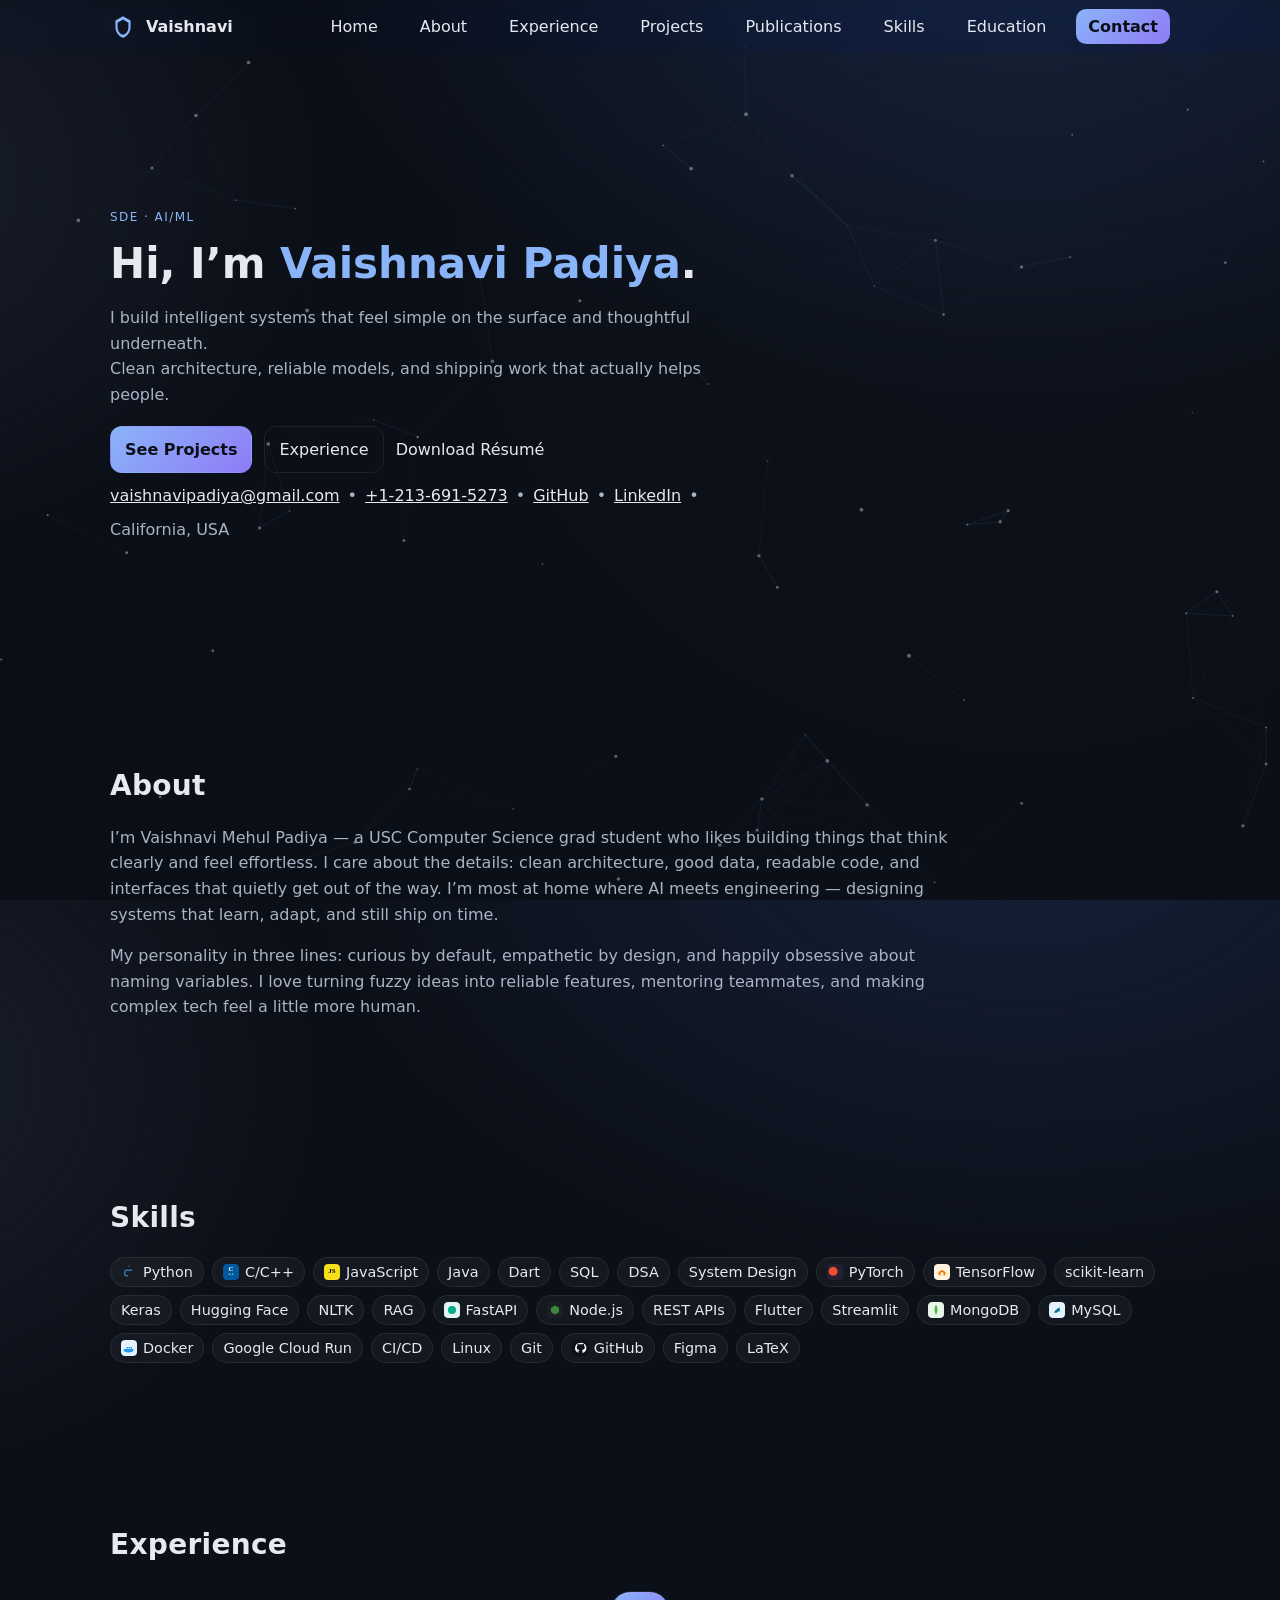
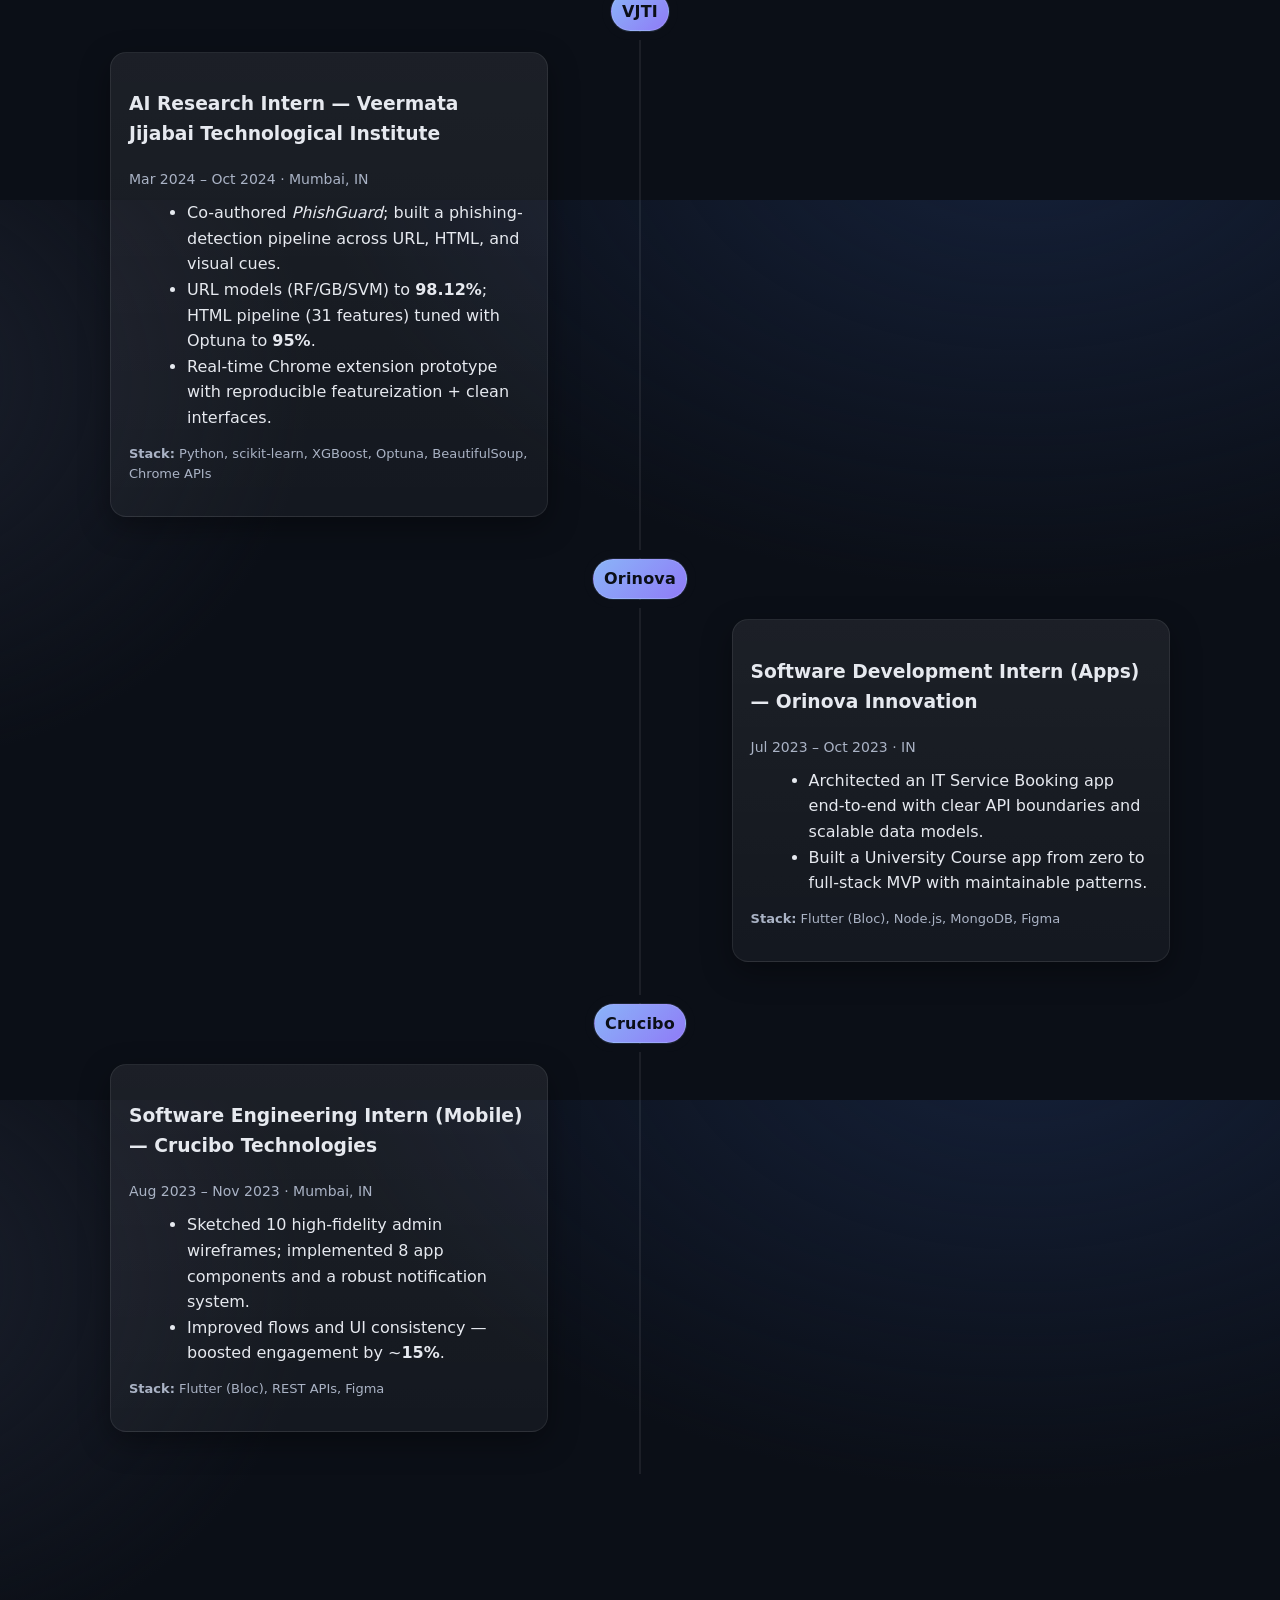
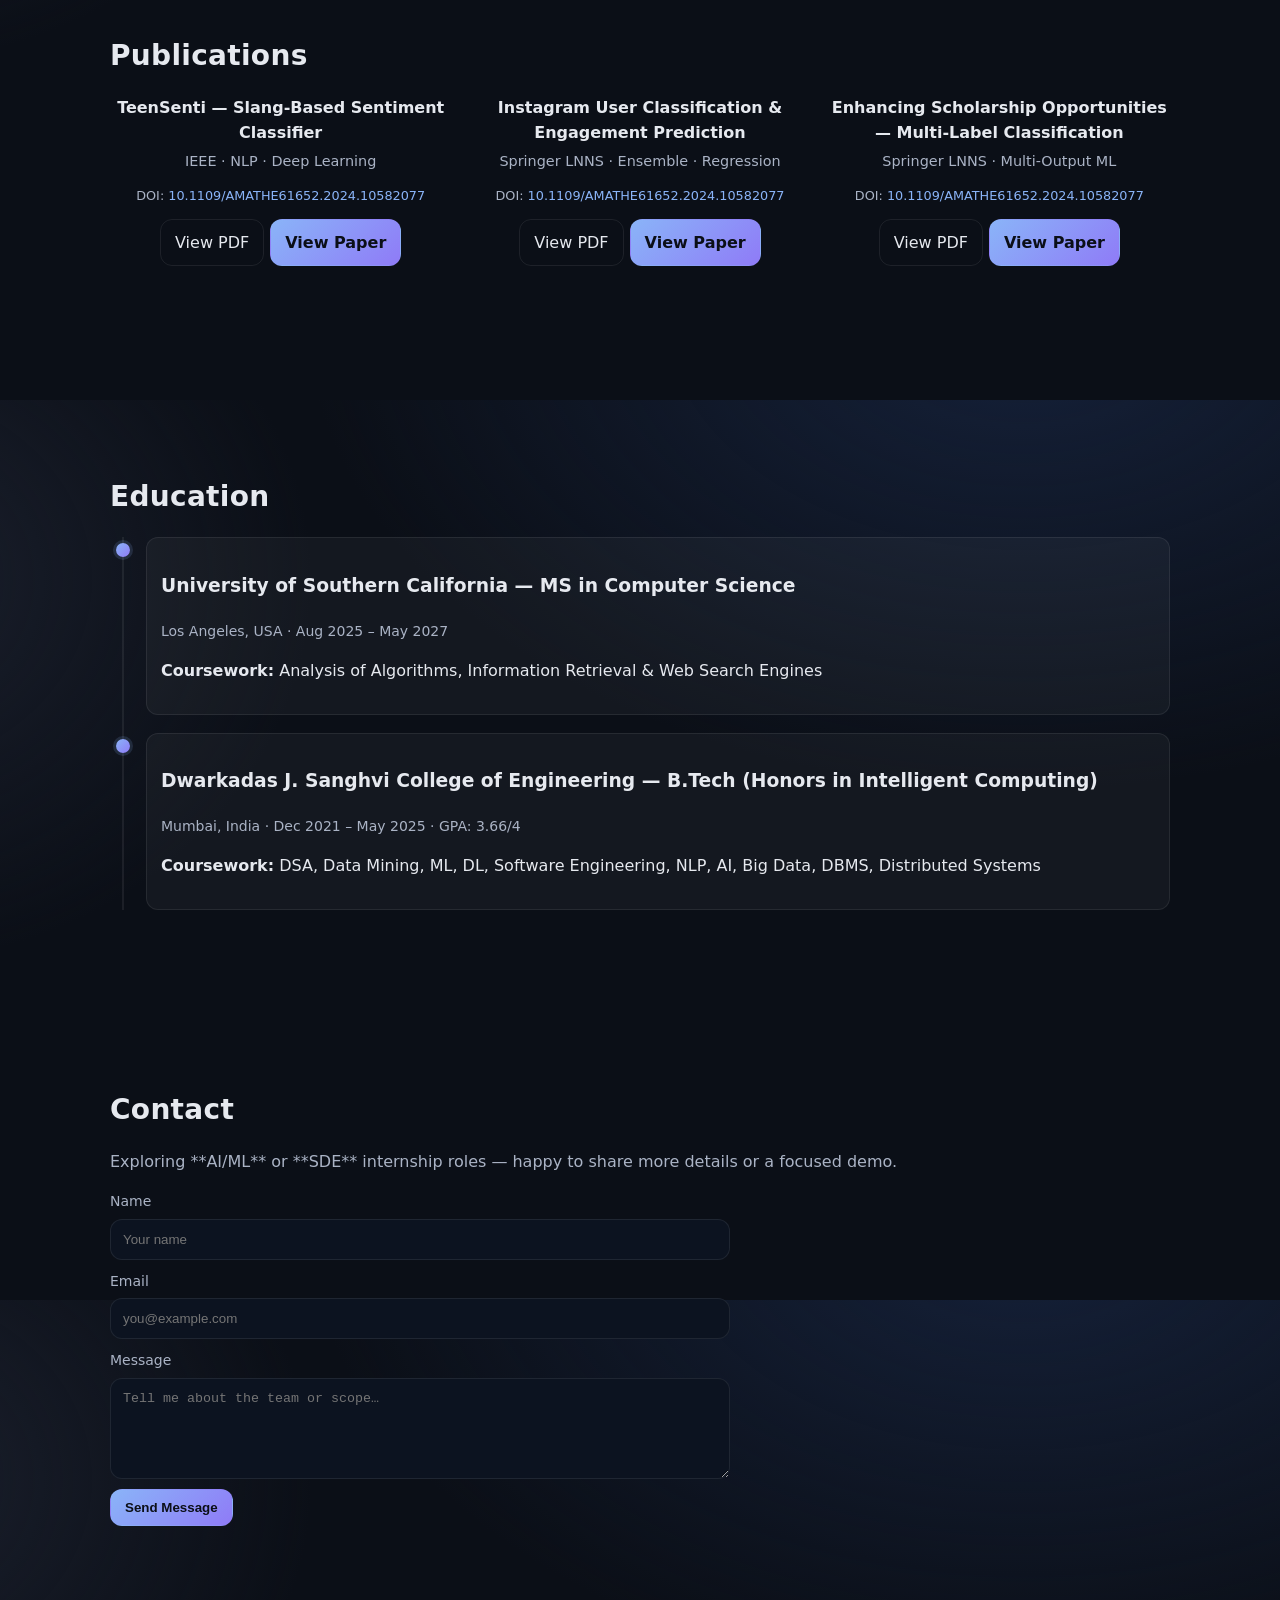
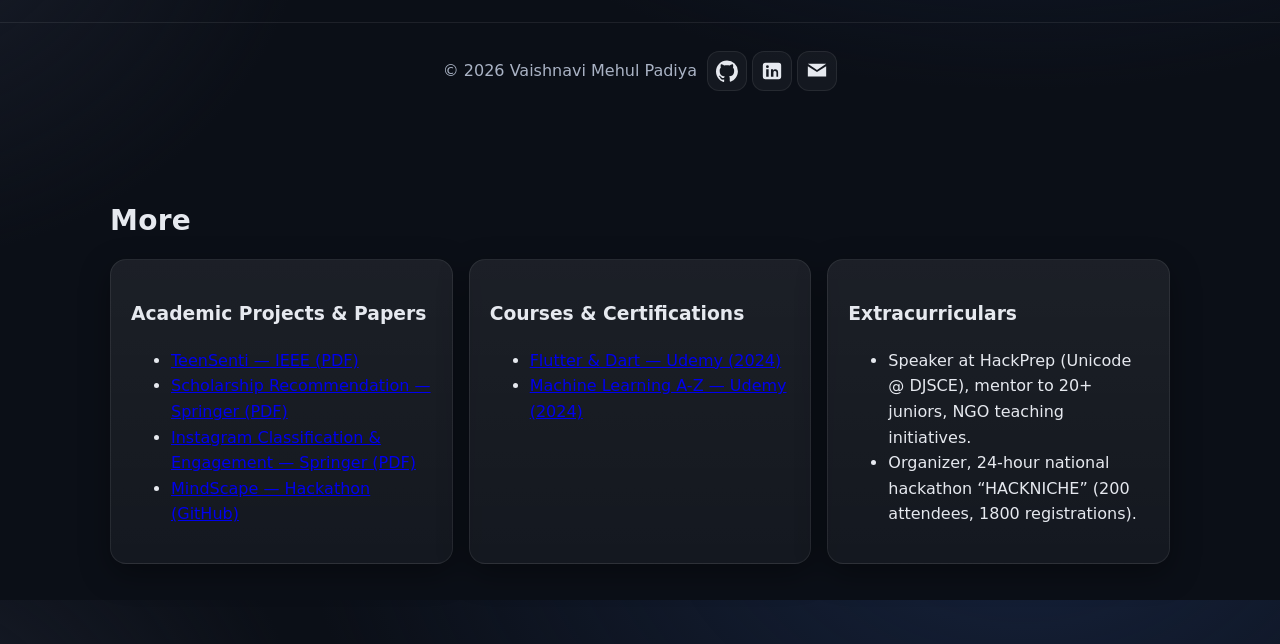
==== index.html @ 75339cc4 "portfolio ready" ====
<!DOCTYPE html>
<html lang="en">
<head>
  <meta charset="utf-8" />
  <meta name="viewport" content="width=device-width, initial-scale=1" />
  <title>Vaishnavi Padiya — SDE · AI/ML</title>
  <meta name="description" content="SDE · AI/ML portfolio of Vaishnavi Padiya — ships robust ML systems, RAG apps, and production web." />
  <link rel="stylesheet" href="style.css" />
  <script defer src="script.js"></script>
</head>
<body>
  <canvas id="bg"></canvas>

  <header class="site-header">
    <nav class="nav">
      <a class="brand" href="#hero" aria-label="Home">
        <svg width="26" height="26" viewBox="0 0 24 24" aria-hidden="true"><path fill="currentColor" d="M12 2l7 4v6c0 5-3.5 9-7 10c-3.5-1-7-5-7-10V6l7-4zM7 8v4c0 3.7 2.4 7 5 7s5-3.3 5-7V8l-5-3l-5 3z"/></svg>
        <span>Vaishnavi</span>
      </a>
      <button class="nav-toggle" aria-label="Open menu">☰</button>
      <ul class="nav-links">
        <li><a href="#hero">Home</a></li>
        <li><a href="#about">About</a></li>
        <li><a href="#experience">Experience</a></li>
        <li><a href="#projects">Projects</a></li>
        <li><a href="#publications">Publications</a></li>
        <li><a href="#skills">Skills</a></li>
        <li><a href="#education">Education</a></li>
        <li><a class="cta" href="#contact">Contact</a></li>
      </ul>
    </nav>
  </header>

  <main>
<!-- HERO -->
<section id="hero" class="hero section observe">
  <div class="hero__content">
    <p class="eyebrow">SDE · AI/ML</p>
    <h1 class="hero__title">Hi, I’m <span class="accent">Vaishnavi Padiya</span>.</h1>

    <!-- two-liner bio -->
    <p class="hero__subtitle">
      I build intelligent systems that feel simple on the surface and thoughtful underneath.<br/>
      Clean architecture, reliable models, and shipping work that actually helps people.
    </p>

    <div class="hero__actions">
      <a class="btn primary" href="#projects">See Projects</a>
      <a class="btn ghost" href="#experience">Experience</a>
      <a class="btn link" href="#" target="_blank" rel="noopener">Download Résumé</a>
    </div>

    <div class="hero__meta">
      <a href="mailto:vaishnavipadiya@gmail.com">vaishnavipadiya@gmail.com</a><span>•</span>
      <a href="tel:+12136915273">+1-213-691-5273</a><span>•</span>
      <a href="https://github.com/Vaish1809" target="_blank" rel="noopener">GitHub</a><span>•</span>
      <a href="http://www.linkedin.com/in/vaishnavipadiya" target="_blank" rel="noopener">LinkedIn</a><span>•</span>
      California, USA
    </div>
  </div>

  <!-- keep your photo here (use a relative path in your project) -->
  <!-- <div class="hero__media">
    <img class="hero__photo" src="assets/me.jpeg" alt="Vaishnavi Mehul Padiya" />
  </div> -->
</section>



    <!-- ABOUT -->
 <!-- <section id="about" class="about section observe">
  <h2 class="section__title">About</h2>
  <p class="lead">
    I’m a USC Computer Science grad student who likes balancing logic with creativity — engineering systems that think clearly and feel effortless. 
    I care about good data, clean interfaces, and work that makes people say, “oh, that’s neat.” -->

<section id="about" class="about section observe">
  <h2 class="section__title">About</h2>
  <p class="lead">
    I’m Vaishnavi Mehul Padiya — a USC Computer Science grad student who likes building things that think clearly and feel effortless.
    I care about the details: clean architecture, good data, readable code, and interfaces that quietly get out of the way.
    I’m most at home where AI meets engineering — designing systems that learn, adapt, and still ship on time.
  </p>
  <p class="lead">
    My personality in three lines: curious by default, empathetic by design, and happily obsessive about naming variables.
    I love turning fuzzy ideas into reliable features, mentoring teammates, and making complex tech feel a little more human.

  </p>
</section>

<!-- SKILLS (compact pills, no categories) -->
<section id="skills" class="skills section observe">
  <h2 class="section__title">Skills</h2>

  <div class="skill-list">
    <!-- Languages / CS -->
    <span class="skill-pill" title="Python">
      <svg viewBox="0 0 64 64" aria-hidden="true"><path fill="#3776AB" d="M32 6c8 0 12 3 12 9v7H22c-6 0-10 4-10 10v8c0 6 4 10 10 10h6v-6h-6c-3 0-4-1-4-4v-8c0-3 1-4 4-4h22V15c0-7-5-9-12-9h-3v6h3z"/></svg>
      Python
    </span>
    <span class="skill-pill" title="C/C++">
      <svg viewBox="0 0 64 64" aria-hidden="true"><rect width="64" height="64" rx="12" fill="#00599C"/><text x="50%" y="43%" text-anchor="middle" font-size="28" font-weight="700" fill="#fff" font-family="ui-sans-serif,Segoe UI">C</text><text x="50%" y="66%" text-anchor="middle" font-size="20" font-weight="700" fill="#fff" font-family="ui-sans-serif,Segoe UI">++</text></svg>
      C/C++
    </span>
    <span class="skill-pill" title="JavaScript">
      <svg viewBox="0 0 64 64" aria-hidden="true"><rect width="64" height="64" rx="12" fill="#F7DF1E"/><text x="50%" y="58%" text-anchor="middle" font-size="28" font-weight="800" fill="#000" font-family="ui-sans-serif,Segoe UI">JS</text></svg>
      JavaScript
    </span>
    <span class="skill-pill">Java</span>
    <span class="skill-pill">Dart</span>
    <span class="skill-pill">SQL</span>
    <span class="skill-pill">DSA</span>
    <span class="skill-pill">System Design</span>

    <!-- AI / ML -->
    <span class="skill-pill" title="PyTorch">
      <svg viewBox="0 0 64 64" aria-hidden="true"><rect width="64" height="64" rx="12" fill="#241F31"/><path d="M34 14l6 6a18 18 0 1 1-6-6z" fill="#EE4C2C"/></svg>
      PyTorch
    </span>
    <span class="skill-pill" title="TensorFlow">
      <svg viewBox="0 0 64 64" aria-hidden="true"><rect width="64" height="64" rx="12" fill="#fff3e0"/><path d="M18 32l14-8v8l-6 3v12l-8-4V32z" fill="#FF6F00"/><path d="M46 32l-14-8v8l6 3v12l8-4V32z" fill="#F57C00"/></svg>
      TensorFlow
    </span>
    <span class="skill-pill">scikit-learn</span>
    <span class="skill-pill">Keras</span>
    <span class="skill-pill">Hugging Face</span>
    <span class="skill-pill">NLTK</span>
    <span class="skill-pill">RAG</span>

    <!-- Backend / App -->
    <span class="skill-pill" title="FastAPI">
      <svg viewBox="0 0 64 64" aria-hidden="true"><rect width="64" height="64" rx="12" fill="#E0F2F1"/><circle cx="32" cy="32" r="16" fill="#00AF87"/></svg>
      FastAPI
    </span>
    <span class="skill-pill" title="Node.js">
      <svg viewBox="0 0 64 64" aria-hidden="true"><rect width="64" height="64" rx="12" fill="#1b1f23"/><path d="M32 14l16 9v18l-16 9-16-9V23z" fill="#3C873A"/></svg>
      Node.js
    </span>
    <span class="skill-pill">REST APIs</span>
    <span class="skill-pill">Flutter</span>
    <span class="skill-pill">Streamlit</span>

    <!-- Data / Cloud / Tools -->
    <span class="skill-pill" title="MongoDB">
      <svg viewBox="0 0 64 64" aria-hidden="true"><rect width="64" height="64" rx="12" fill="#E8F5E9"/><path d="M32 12c8 10 8 24 0 40-8-16-8-30 0-40z" fill="#4DB33D"/></svg>
      MongoDB
    </span>
    <span class="skill-pill" title="MySQL">
      <svg viewBox="0 0 64 64" aria-hidden="true"><rect width="64" height="64" rx="12" fill="#E3F2FD"/><path d="M20 42c6-10 12-16 24-20-2 6-2 10 2 16-4-2-8-2-12 2-4 4-8 4-14 2z" fill="#00758F"/></svg>
      MySQL
    </span>
    <span class="skill-pill" title="Docker">
      <svg viewBox="0 0 64 64" aria-hidden="true"><rect width="64" height="64" rx="12" fill="#e3f2fd"/><path d="M38 28h6v6h-6zM30 28h6v6h-6zM22 28h6v6h-6zM22 36h22c4 0 6 2 6 4 0 6-8 10-20 10S10 46 10 40c0-2 2-4 6-4h6z" fill="#2496ED"/></svg>
      Docker
    </span>
    <span class="skill-pill">Google Cloud Run</span>
    <span class="skill-pill">CI/CD</span>
    <span class="skill-pill">Linux</span>
    <span class="skill-pill">Git</span>
    <span class="skill-pill" title="GitHub">
      <svg viewBox="0 0 64 64" aria-hidden="true"><rect width="64" height="64" rx="12" fill="#0d1117"/><path d="M32 12a20 20 0 0 0-6 39v-6c-4 1-5-2-5-2-1-2-2-2-2-2-2-1 0-1 0-1 2 0 3 2 3 2 2 3 5 2 6 2 0-1 1-3 2-4-7-1-11-4-11-11 0-3 1-5 3-7 0-1-1-4 0-7 0 0 2 0 7 3 2-1 4-1 6-1s4 0 6 1c5-3 7-3 7-3 1 3 0 6 0 7 2 2 3 4 3 7 0 7-4 10-11 11 1 1 2 3 2 6v6A20 20 0 0 0 32 12z" fill="#fff"/></svg>
      GitHub
    </span>
    <span class="skill-pill">Figma</span>
    <span class="skill-pill">LaTeX</span>
  </div>
</section>

<!-- EXPERIENCE -->
<section id="experience" class="experience section observe">
  <h2 class="section__title">Experience</h2>

  <div class="timeline-alt">
    <!-- VJTI -->
    <article class="t-card" data-side="left">
      <div class="t-pin">VJTI</div>
      <div class="t-body">
        <header>
          <h3>AI Research Intern — Veermata Jijabai Technological Institute</h3>
          <p class="meta">Mar 2024 – Oct 2024 · Mumbai, IN</p>
        </header>
        <ul class="t-points">
          <li>Co-authored <em>PhishGuard</em>; built a phishing-detection pipeline across URL, HTML, and visual cues.</li>
          <li>URL models (RF/GB/SVM) to <strong>98.12%</strong>; HTML pipeline (31 features) tuned with Optuna to <strong>95%</strong>.</li>
          <li>Real-time Chrome extension prototype with reproducible featureization + clean interfaces.</li>
        </ul>
        <p class="tiny"><strong>Stack:</strong> Python, scikit-learn, XGBoost, Optuna, BeautifulSoup, Chrome APIs</p>
      </div>
    </article>

    <!-- Orinova -->
    <article class="t-card" data-side="right">
      <div class="t-pin">Orinova</div>
      <div class="t-body">
        <header>
          <h3>Software Development Intern (Apps) — Orinova Innovation</h3>
          <p class="meta">Jul 2023 – Oct 2023 · IN</p>
        </header>
        <ul class="t-points">
          <li>Architected an IT Service Booking app end-to-end with clear API boundaries and scalable data models.</li>
          <li>Built a University Course app from zero to full-stack MVP with maintainable patterns.</li>
        </ul>
        <p class="tiny"><strong>Stack:</strong> Flutter (Bloc), Node.js, MongoDB, Figma</p>
      </div>
    </article>

    <!-- Crucibo -->
    <article class="t-card" data-side="left">
      <div class="t-pin">Crucibo</div>
      <div class="t-body">
        <header>
          <h3>Software Engineering Intern (Mobile) — Crucibo Technologies</h3>
          <p class="meta">Aug 2023 – Nov 2023 · Mumbai, IN</p>
        </header>
        <ul class="t-points">
          <li>Sketched 10 high-fidelity admin wireframes; implemented 8 app components and a robust notification system.</li>
          <li>Improved flows and UI consistency — boosted engagement by ~<strong>15%</strong>.</li>
        </ul>
        <p class="tiny"><strong>Stack:</strong> Flutter (Bloc), REST APIs, Figma</p>
      </div>
    </article>
  </div>
</section>


 <!-- PUBLICATIONS -->
<section id="publications" class="publications section observe">
  <h2 class="section__title">Publications</h2>

  <div class="pub-grid">
    <div class="pub-card pub-center">
      <div class="pub-info">
        <h3 class="pub-title">TeenSenti — Slang-Based Sentiment Classifier</h3>
        <p class="pub-venue">IEEE · NLP · Deep Learning</p>
        <p class="pub-doi">DOI:
          <a target="_blank" rel="noopener" href="https://doi.org/10.1109/AMATHE61652.2024.10582077">
            10.1109/AMATHE61652.2024.10582077
          </a>
        </p>
      </div>
      <div class="pub-actions">
        <a class="btn ghost" target="_blank" rel="noopener" href="assets/papers/TeenSenti_IEEE.pdf">View PDF</a>
        <a class="btn primary" target="_blank" rel="noopener" href="https://doi.org/10.1109/AMATHE61652.2024.10582077">View Paper</a>
      </div>
    </div>



    <div class="pub-card pub-center">
      <div class="pub-info">
        <h3 class="pub-title">Instagram User Classification & Engagement Prediction</h3>
        <p class="pub-venue">Springer LNNS · Ensemble · Regression</p>
        <p class="pub-doi">DOI:
          <a target="_blank" rel="noopener" href="https://doi.org/10.1109/AMATHE61652.2024.10582077">
            10.1109/AMATHE61652.2024.10582077
          </a>
        </p>
      </div>
      <div class="pub-actions">
        <a class="btn ghost" target="_blank" rel="noopener" href="assets/papers/TeenSenti_IEEE.pdf">View PDF</a>
        <a class="btn primary" target="_blank" rel="noopener" href="https://doi.org/10.1109/AMATHE61652.2024.10582077">View Paper</a>
      </div>
    </div>



    <div class="pub-card pub-center">
      <div class="pub-info">
        <h3 class="pub-title">Enhancing Scholarship Opportunities — Multi-Label Classification</h3>
        <p class="pub-venue">Springer LNNS · Multi-Output ML</p>
        <p class="pub-doi">DOI:
          <a target="_blank" rel="noopener" href="https://doi.org/10.1109/AMATHE61652.2024.10582077">
            10.1109/AMATHE61652.2024.10582077
          </a>
        </p>
      </div>
      <div class="pub-actions">
        <a class="btn ghost" target="_blank" rel="noopener" href="assets/papers/TeenSenti_IEEE.pdf">View PDF</a>
        <a class="btn primary" target="_blank" rel="noopener" href="https://doi.org/10.1109/AMATHE61652.2024.10582077">View Paper</a>
      </div>
    </div>


  </div>
</section>



    <!-- EDUCATION -->
    <section id="education" class="education section observe">
  <h2 class="section__title">Education</h2>
  <div class="timeline">
    <div class="t-item">
      <div class="t-dot"></div>
      <div class="t-content">
        <h3>University of Southern California — MS in Computer Science</h3>
        <p class="meta">Los Angeles, USA · Aug 2025 – May 2027</p>
        <p><strong>Coursework:</strong> Analysis of Algorithms, Information Retrieval & Web Search Engines</p>
      </div>
    </div>
    <div class="t-item">
      <div class="t-dot"></div>
      <div class="t-content">
        <h3>Dwarkadas J. Sanghvi College of Engineering — B.Tech (Honors in Intelligent Computing)</h3>
        <p class="meta">Mumbai, India · Dec 2021 – May 2025 · GPA: 3.66/4</p>
        <p><strong>Coursework:</strong> DSA, Data Mining, ML, DL, Software Engineering, NLP, AI, Big Data, DBMS, Distributed Systems</p>
      </div>
    </div>
  </div>
</section>


    <!-- CONTACT -->
    <section id="contact" class="contact section observe">
      <h2 class="section__title">Contact</h2>
      <p class="lead">Exploring **AI/ML** or **SDE** internship roles — happy to share more details or a focused demo.</p>
      <form id="contact-form" class="form">
        <div class="field">
          <label for="name">Name</label>
          <input id="name" name="name" type="text" placeholder="Your name" required />
        </div>
        <div class="field">
          <label for="email">Email</label>
          <input id="email" name="email" type="email" placeholder="you@example.com" required />
        </div>
        <div class="field">
          <label for="message">Message</label>
          <textarea id="message" name="message" rows="5" placeholder="Tell me about the team or scope…" required></textarea>
        </div>
        <button class="btn primary" type="submit">Send Message</button>
        <p id="form-status" role="status" aria-live="polite"></p>
      </form>
    </section>
  </main>

  <footer class="site-footer">
    <div>© <span id="year"></span> Vaishnavi Mehul Padiya</div>
    <div class="socials">
      <a href="https://github.com/Vaish1809" target="_blank" rel="noopener" aria-label="GitHub" class="icon">
        <svg viewBox="0 0 24 24" width="22" height="22" aria-hidden="true"><path fill="currentColor" d="M12 .5A12 12 0 0 0 0 12.6c0 5.3 3.4 9.8 8.1 11.4c.6.1.8-.3.8-.6v-2c-3.3.7-4-1.6-4-1.6c-.6-1.5-1.4-1.9-1.4-1.9c-1.1-.8.1-.8.1-.8c1.2.1 1.8 1.3 1.8 1.3c1.1 1.8 2.8 1.3 3.5 1c.1-.8.4-1.3.7-1.6c-2.7-.3-5.6-1.4-5.6-6.2c0-1.4.5-2.5 1.3-3.4c-.1-.3-.6-1.7.1-3.5c0 0 1-.3 3.5 1.3c1-.3 2-.4 3-.4s2 .1 3 .4c2.5-1.6 3.5-1.3 3.5-1.3c.7 1.8.2 3.2.1 3.5c.8.9 1.3 2 1.3 3.4c0 4.8-2.9 5.9-5.6 6.2c.4.3.8 1 .8 2.1v3.1c0 .3.2.7.8.6c4.7-1.6 8.1-6.1 8.1-11.4A12 12 0 0 0 12 .5z"/></svg>
      </a>
      <a href="http://www.linkedin.com/in/vaishnavipadiya" target="_blank" rel="noopener" aria-label="LinkedIn" class="icon">
        <svg viewBox="0 0 24 24" width="22" height="22" aria-hidden="true"><path fill="currentColor" d="M19 3A2.94 2.94 0 0 1 22 6v12a2.94 2.94 0 0 1-3 3H5a2.94 2.94 0 0 1-3-3V6a2.94 2.94 0 0 1 3-3h14M8.34 18.34V10H5.67v8.34h2.67m-1.33-9.51a1.55 1.55 0 1 0-1.55-1.55a1.55 1.55 0 0 0 1.55 1.55m11.66 9.51v-4.6c0-2.46-1.31-3.6-3.05-3.6a2.64 2.64 0 0 0-2.38 1.29h-.05V10H10.9c.04.74 0 8.34 0 8.34h2.67v-4.66c0-.25.02-.51.1-.69c.22-.51.73-1.04 1.58-1.04c1.11 0 1.56.79 1.56 1.95v4.44z"/></svg>
      </a>
      <a href="mailto:padiya@usc.edu" aria-label="Email" class="icon">
        <svg viewBox="0 0 24 24" width="22" height="22" aria-hidden="true"><path fill="currentColor" d="M12 13L2 6.76V18h20V6.76L12 13zM12 11L22 4H2l10 7z"/></svg>
      </a>
    </div>
  </footer>
</body>
</html>

<section class="section observe" id="links">
  <h2 class="section__title">More</h2>
  <div class="grid">
    <article class="card">
      <h3>Academic Projects & Papers</h3>
      <ul>
        <li><a target="_blank" href="https://drive.google.com/file/d/1DRyMJEKh_lrq2mYlbiYX_e5m-xXkNc8z/view?usp=sharing">TeenSenti — IEEE (PDF)</a></li>
        <li><a target="_blank" href="https://drive.google.com/file/d/1pAV1iSQuvoZYOxdxR6J2IEV92JIz_rEf/view?usp=sharing">Scholarship Recommendation — Springer (PDF)</a></li>
        <li><a target="_blank" href="https://drive.google.com/file/d/1lB2b3GkHid5drXTEy0DTZ8xxOYWtTV6_/view?usp=drive_link">Instagram Classification & Engagement — Springer (PDF)</a></li>
        <li><a target="_blank" href="https://github.com/Vaish1809/MindScape">MindScape — Hackathon (GitHub)</a></li>
      </ul>
    </article>
    <article class="card">
      <h3>Courses & Certifications</h3>
      <ul>
        <li><a target="_blank" href="https://drive.google.com/file/d/1LYBIZAMCiLViLFQ0W9rlMx5BcHrQma6J/view?usp=sharing">Flutter & Dart — Udemy (2024)</a></li>
        <li><a target="_blank" href="https://drive.google.com/file/d/1htbi4gGv7RbBfgnMR5VkrgFnoxvujhJP/view?usp=sharing">Machine Learning A-Z — Udemy (2024)</a></li>
      </ul>
    </article>
    <article class="card">
      <h3>Extracurriculars</h3>
      <ul>
        <li>Speaker at HackPrep (Unicode @ DJSCE), mentor to 20+ juniors, NGO teaching initiatives.</li>
        <li>Organizer, 24-hour national hackathon “HACKNICHE” (200 attendees, 1800 registrations).</li>
      </ul>
    </article>
  </div>
</section>
---- style.css ----
/* ---------- Base & theme (unchanged root palette) ---------- */
:root{
  --bg:#0b0f17; --panel:#0f1522; --glass:rgba(255,255,255,0.04);
  --glass-strong:rgba(255,255,255,0.07); --text:#e6e9ef; --muted:#aab3c5;
  --accent:#8ab4f8; --accent-2:#8f7bf7; --border:rgba(255,255,255,0.08);
  --shadow:0 10px 30px rgba(0,0,0,.35); --radius:16px;
  --bg: #0b0f17;                   /* set to your page bg */
  --tl-gap-y: 42px;                /* vertical space between cards */
  --tl-gutter: 56%;  
}
*{box-sizing:border-box} html,body{height:100%} html{scroll-behavior:smooth}
body{
  margin:0; font-family:ui-sans-serif, system-ui, -apple-system, Segoe UI, Roboto, "Helvetica Neue", Arial;
  color:var(--text);
  background:radial-gradient(1200px 800px at 80% -10%, #15213a 0%, transparent 60%),
             radial-gradient(800px 700px at -10% 20%, #1a1f2c 0%, transparent 55%), var(--bg);
  line-height:1.6;
}

/* Background canvas */
#bg{position:fixed; inset:0; z-index:-1; display:block; filter: blur(0.2px) opacity(0.65);}

/* Header / Nav */
.site-header{position:sticky; top:0; z-index:50; backdrop-filter:saturate(140%) blur(8px);}
.nav{max-width:1100px; margin:0 auto; padding:14px 20px; display:flex; align-items:center; justify-content:space-between;}
.brand{display:flex; gap:10px; align-items:center; color:var(--text); text-decoration:none; font-weight:700;}
.brand svg{color:var(--accent)}
.nav-toggle{display:none; background:none; border:1px solid var(--border); color:var(--text); padding:6px 10px; border-radius:10px;}
.nav-links{list-style:none; display:flex; gap:18px; margin:0; padding:0;}
.nav-links a{color:var(--text); text-decoration:none; padding:8px 12px; border-radius:10px; transition:.2s;}
.nav-links a:hover{background:var(--glass)}
.nav-links .cta{background:linear-gradient(135deg, var(--accent), var(--accent-2)); color:#0b0f17; font-weight:700}
.nav-links .cta:hover{filter:brightness(1.1)}

/* Sections */
.section{max-width:1100px; margin:0 auto; padding:80px 20px;}
.section__title{font-size:28px; margin:0 0 16px 0; letter-spacing:.3px;}
.lead{color:var(--muted); max-width:850px}

/* Hero */
.hero{display:grid; grid-template-columns:1.3fr .7fr; gap:20px; align-items:center; min-height:70vh;}
.hero__content{padding:30px 0;}
.eyebrow{color:var(--accent); letter-spacing:.12em; text-transform:uppercase; font-size:12px;}
.hero__title{font-size:42px; line-height:1.2; margin:.3rem 0 1rem 0;}
.hero__title .accent{color:var(--accent)}
.hero__subtitle{color:var(--muted); max-width:720px}
.hero__bullets{margin:12px 0; padding-left:18px; color:var(--muted)}
.hero__bullets li{margin:.2rem 0}
.hero__actions{display:flex; gap:12px; margin:18px 0 10px}
.hero__meta{display:flex; gap:8px; flex-wrap:wrap; color:var(--muted); margin-top:8px}
.hero__meta a{color:var(--text)}
.hero__orb{height:320px; border-radius:24px; box-shadow: var(--shadow);
  background:
    radial-gradient(120px 90px at 25% 20%, rgba(138,180,248,.35), transparent 60%),
    radial-gradient(130px 110px at 80% 60%, rgba(143,123,247,.30), transparent 60%),
    linear-gradient(180deg, rgba(255,255,255,.05), rgba(255,255,255,.03));
  border:1px solid var(--border);
}

/* Reveal on Scroll */
.observe{opacity:0; transform: translateY(14px); transition: opacity .6s ease, transform .6s ease}
.observe.show{opacity:1; transform: translateY(0)}

/* ---------- EXPERIENCE: Alternating timeline cards ---------- */
/* /* .timeline-alt{position:relative; margin-top:24px} */
.timeline-alt{
  position: relative;
  margin-top: 24px;
}
.timeline-alt::before{
  content:"";
  position:absolute;
  left:50%; top:0; bottom:0;
  transform: translateX(-50%);
  width:2px;
  background: var(--glass-strong);
  z-index:0;                       /* line behind everything */
  pointer-events:none;
}

/* Each card reserves vertical space so nothing overlaps */
.t-card{
  position: relative;
  padding: calc(var(--tl-gap-y) + 18px) 0 var(--tl-gap-y);  /* top space for the pin + bottom gap */
  min-height: 140px;
  z-index:1;
}

/* Left/Right lanes (desktop) */
.t-card[data-side="left"]  { padding-right: var(--tl-gutter); }
.t-card[data-side="right"] { padding-left:  var(--tl-gutter); }

/* The card box */
.t-body{
  background: linear-gradient(180deg, var(--glass-strong), var(--glass));
  border: 1px solid var(--border);
  border-radius: 16px;
  padding: 18px;
  box-shadow: var(--shadow);
  position: relative;
  z-index:1;
}
.t-card[data-side="left"]  .t-body{ margin-right: 6%; }
.t-card[data-side="right"] .t-body{ margin-left:  6%; }

.t-points{ margin:10px 0 0 18px }
.tiny{ color: var(--muted); font-size: 13px }
.meta{ color: var(--muted); margin: 4px 0 8px }

/* ======= OVAL PIN (auto-width + hard mask) ======= */
.t-pin{
  position: absolute;
  left: 50%; top: 6px;
  transform: translateX(-50%);
  display: inline-flex; align-items: center; justify-content: center;

  padding: 6px 18px;
  border-radius: 9999px;
  white-space: nowrap;

  font-weight: 800; letter-spacing: .2px;
  color: #0b0f17;

  background: linear-gradient(135deg, var(--accent), var(--accent-2));
  border: 1px solid rgba(255,255,255,.12);

  /* Mask the center line perfectly with your real background */
  outline: 8px solid var(--bg);
  outline-offset: 1px;

  /* Soft ambience */
  box-shadow:
    0 0 12px rgba(138,180,248,.22),
    0 2px 6px rgba(0,0,0,.35);

  z-index: 5;
}

/* ======= RESPONSIVE: stack to one column ======= */
@media (max-width: 900px){
  :root{ --tl-gutter: 0%; }

  .timeline-alt::before{
    left: 28px; transform:none;    /* line moves to left */
  }
  .t-card{
    padding: calc(var(--tl-gap-y) + 14px) 0 var(--tl-gap-y) 64px;  /* reserve space left for line + pin */
  }
  .t-body{
    margin: 0;                     /* full width card */
  }
  .t-pin{
    left: 28px; transform: translateX(-50%);  /* pin sits on the line at left */
  }
}
/* ---------- PROJECTS: Filterable showcase ---------- */
.filters{display:flex; gap:8px; flex-wrap:wrap; margin:4px 0 16px 0}
.pill{padding:8px 12px; border-radius:999px; border:1px solid var(--border); background:transparent; color:var(--text); cursor:pointer}
.pill.active{background:linear-gradient(135deg, var(--accent), var(--accent-2)); color:#0b0f17; border-color:transparent}

.showcase{display:grid; gap:16px; grid-template-columns:repeat(auto-fit, minmax(280px, 1fr));}
.p-card{
  background:linear-gradient(180deg, var(--glass-strong), var(--glass));
  border:1px solid var(--border); border-radius:16px; padding:18px; box-shadow:var(--shadow);
  transition: transform .25s ease, border-color .25s ease;
}
.p-card:hover{transform: translateY(-6px); border-color: rgba(138,180,248,.35)}
.p-card.feature{grid-column: span 2;}
.p-card header{display:flex; align-items:center; justify-content:space-between; gap:12px}
.badges{display:flex; gap:8px; flex-wrap:wrap}
.badge{font-size:12px; padding:6px 10px; border-radius:999px; border:1px solid var(--border); background:var(--glass)}
.kpi-list{display:flex; gap:10px; flex-wrap:wrap; margin:.6rem 0}
.kpi-list li{list-style:none; font-size:14px; color:var(--muted)}
.actions{display:flex; gap:10px; margin-top:8px}

/* ---------- PUBLICATIONS: Accordions ---------- */
/* ---------- Publications: Flip Cards ---------- */
.pub-grid {
  display: grid;
  gap: 18px;
  grid-template-columns: repeat(auto-fit, minmax(300px, 1fr));
  perspective: 1000px;
}

.pub-card {
  background: transparent;
  border-radius: 16px;
  height: 220px;
  position: relative;
  cursor: pointer;
}

.pub-inner {
  position: relative;
  width: 100%;
  height: 100%;
  transition: transform 0.8s;
  transform-style: preserve-3d;
}

.pub-card:hover .pub-inner {
  transform: rotateY(180deg);
}

.pub-front, .pub-back {
  position: absolute;
  width: 100%;
  height: 100%;
  backface-visibility: hidden;
  border: 1px solid var(--border);
  border-radius: 16px;
  box-shadow: var(--shadow);
  background: linear-gradient(180deg, var(--glass-strong), var(--glass));
  padding: 18px;
  display: flex;
  flex-direction: column;
  justify-content: space-between;
  transition: border-color 0.3s ease;
}

.pub-card:hover .pub-front {
  border-color: rgba(138,180,248,0.4);
}

.pub-back {
  transform: rotateY(180deg);
  font-size: 0.92rem;
  color: var(--muted);
  line-height: 1.4;
}

.pub-title {
  font-size: 1rem;
  margin: 0 0 4px;
  color: var(--text);
}

.pub-venue {
  color: var(--muted);
  font-size: 0.9rem;
  margin: 0 0 6px;
}

.pub-doi {
  font-size: 0.8rem;
  color: var(--muted);
}

.pub-doi a {
  color: var(--accent);
  text-decoration: none;
}

.pub-doi a:hover {
  text-decoration: underline;
}

.pub-actions {
  display: flex;
  gap: 6px;
  flex-wrap: wrap;
  margin-top: 6px;
}

/* --- Compact skills (1–2 rows on desktop, wraps on mobile) --- */
.skill-list{
  display:flex;
  flex-wrap:wrap;
  gap:8px;
  max-width:1100px;              /* keep it from spanning too wide */
}
.skill-pill{
  display:inline-flex;
  align-items:center;
  gap:6px;
  padding:6px 10px;
  border:1px solid var(--border);
  border-radius:999px;
  background:var(--glass);
  color:var(--text);
  font-size:.9rem;
  line-height:1;
  transition:transform .15s ease, border-color .15s ease, background .15s ease;
}
.skill-pill:hover{
  transform:translateY(-2px);
  border-color:rgba(138,180,248,.4);
  background:linear-gradient(180deg, var(--glass-strong), var(--glass));
}
.skill-pill svg{
  width:16px; height:16px; display:block; border-radius:4px;
}


/* Skills / Timeline / Forms / Buttons (kept) */
.grid{display:grid; gap:16px; grid-template-columns:repeat(auto-fit, minmax(270px, 1fr));}
.card{background:linear-gradient(180deg, var(--glass-strong), var(--glass)); border:1px solid var(--border); border-radius:var(--radius); padding:20px; box-shadow:var(--shadow);}
.meta{color:var(--muted); font-size:14px}
.tags{color:var(--muted); font-size:13px}
.chip-grid{display:flex; flex-wrap:wrap; gap:8px; margin-top:12px}
.chip{padding:6px 10px; border-radius:999px; border:1px solid var(--border); background:var(--glass); color:var(--text); font-size:13px}
.timeline{position:relative; margin-top:10px}
.timeline:before{content:""; position:absolute; left:12px; top:0; bottom:0; width:2px; background:var(--glass-strong);}
.t-item{position:relative; padding-left:36px; margin:18px 0}
.t-dot{position:absolute; left:6px; top:6px; width:14px; height:14px; border-radius:50%; background:linear-gradient(135deg, var(--accent), var(--accent-2)); box-shadow:0 0 0 3px rgba(138,180,248,.15);}
.t-content{background:var(--glass); border:1px solid var(--border); border-radius:12px; padding:14px}
.form{max-width:620px}
.field{display:flex; flex-direction:column; gap:6px; margin:10px 0}
label{font-size:14px; color:var(--muted)}
input, textarea{background:#0c1320; color:var(--text); border:1px solid var(--border); border-radius:12px; padding:12px; outline:none; transition:border-color .2s;}
input:focus, textarea:focus{border-color:rgba(138,180,248,.55)}
#form-status{margin-top:8px; color:var(--muted)}
.btn{
  --p:10px 14px; --r:12px; display:inline-flex; align-items:center; justify-content:center; gap:8px;
  padding:var(--p); border-radius:var(--r); text-decoration:none; cursor:pointer; user-select:none;
  border:1px solid var(--border); color:var(--text); background:var(--glass);
  transition:transform .2s ease, background .2s ease, border-color .2s ease, filter .2s ease;
}
.btn:hover{transform:translateY(-2px); border-color:rgba(138,180,248,.4)}
.btn.primary{background:linear-gradient(135deg, var(--accent), var(--accent-2)); color:#0b0f17; font-weight:700; border-color:transparent}
.btn.ghost{background:transparent}
.btn.link{background:transparent; border:none; padding:0}
.site-footer{border-top:1px solid var(--border); padding:28px 20px; display:flex; gap:10px; justify-content:center; align-items:center; flex-wrap:wrap; color:var(--muted)}
.icon{display:inline-flex; align-items:center; justify-content:center; padding:8px; border-radius:12px; border:1px solid var(--border); color:var(--text); background:var(--glass)}
.icon:hover{border-color:rgba(138,180,248,.45)}

/* Responsive */
@media (max-width: 920px){
  .hero{grid-template-columns:1fr; gap:30px}
  .hero__orb{order:-1; height:220px}
  .t-card[data-side="left"], .t-card[data-side="right"]{padding:0}
  .timeline-alt:before{left:12px}
  .t-pin{left:-9999px; opacity:0}
}
@media (max-width: 780px){
  .nav-toggle{display:block}
  .nav-links{
    position:fixed; right:16px; top:64px; width:min(280px, 80vw);
    background:#0f1522; border:1px solid var(--border); border-radius:14px; box-shadow:var(--shadow);
    padding:12px; display:none; flex-direction:column; gap:8px;
  }
  .nav-links.show{display:flex}
}
/* HERO: photo */
.hero {
  grid-template-columns: 1.2fr .8fr;
}
.hero__media {
  display: flex; align-items: center; justify-content: center;
}
.hero__photo {
  width: 280px; height: 280px; object-fit: cover;
  border-radius: 50%;
  border: 2px solid var(--border);
  box-shadow: var(--shadow);
  background: #0c1320;
}

/* Publications: centered content */
.pub-center {
  align-items: center; text-align: center;
}
.pub-center .pub-actions { justify-content: center; }

/* Skills with icons */
.skills-grid {
  display: grid; gap: 10px;
  grid-template-columns: repeat(auto-fit, minmax(160px, 1fr));
  margin-top: 12px;
}
.skill-item {
  display: flex; align-items: center; gap: 8px;
  border: 1px solid var(--border);
  background: var(--glass);
  border-radius: 12px; padding: 10px 12px;
}
.skill-icon {
  width: 28px; height: 28px; display: grid; place-items: center;
  font-size: 16px; border-radius: 8px;
  background: linear-gradient(135deg, var(--accent), var(--accent-2));
  color: #0b0f17; font-weight: 700;
}
/* --------- Skills: categorized + logo tiles --------- */
.skills-sections {
  display: grid;
  gap: 24px;
}
.skill-cat__title {
  margin: 0 0 10px 2px;
  font-size: 1.05rem;
  color: var(--muted);
}
.skill-grid {
  display: grid;
  gap: 10px;
  grid-template-columns: repeat(auto-fit, minmax(180px, 1fr));
}
.skill-tile {
  display: flex;
  align-items: center;
  gap: 10px;
  background: var(--glass);
  border: 1px solid var(--border);
  border-radius: 12px;
  padding: 10px 12px;
  box-shadow: var(--shadow);
  transition: transform .2s ease, border-color .2s ease;
}
.skill-tile:hover {
  transform: translateY(-3px);
  border-color: rgba(138,180,248,.4);
}
.skill-icon {
  width: 28px; height: 28px;
  border-radius: 8px;
  display: grid; place-items: center;
  background: linear-gradient(135deg, var(--accent), var(--accent-2));
  color: #0b0f17;
  overflow: hidden;
}
.skill-icon svg {
  width: 24px; height: 24px; display: block;
}
.skill-tile span:last-child {
  font-weight: 500;
}
/* ------- COMPACT SKILLS ------- */
.skill-tabs { display:flex; gap:8px; flex-wrap:wrap; margin:4px 0 12px }
.skill-tab {
  padding:6px 10px; border:1px solid var(--border); border-radius:999px;
  background:transparent; color:var(--text); cursor:pointer; font-size:.9rem;
}
.skill-tab.active { background:linear-gradient(135deg, var(--accent), var(--accent-2)); color:#0b0f17; border-color:transparent }

.skill-rows { margin-top:4px }
.skill-row { display:flex; flex-wrap:wrap; gap:8px }
.skill-row.hidden { display:none }

.skill-pill {
  display:inline-flex; align-items:center; gap:6px;
  padding:6px 10px; border:1px solid var(--border); border-radius:999px;
  background:var(--glass); color:var(--text); font-size:.9rem;
  transition:transform .15s ease, border-color .15s ease;
}
.skill-pill:hover { transform:translateY(-2px); border-color:rgba(138,180,248,.4) }

.skill-pill svg { width:16px; height:16px; display:block; border-radius:4px; }

/* ------- TIMELINE PIN: auto width to fit label ------- */
.t-pin{
  position:absolute; left:50%; top:0;
  transform: translateX(-50%);
  padding:6px 10px; height:auto; min-width:unset;
  border-radius:999px;
  background:linear-gradient(135deg, var(--accent), var(--accent-2));
  color:#0b0f17; font-weight:800; letter-spacing:.2px;
  box-shadow:0 0 0 6px rgba(138,180,248,.13);
  white-space:nowrap;
}
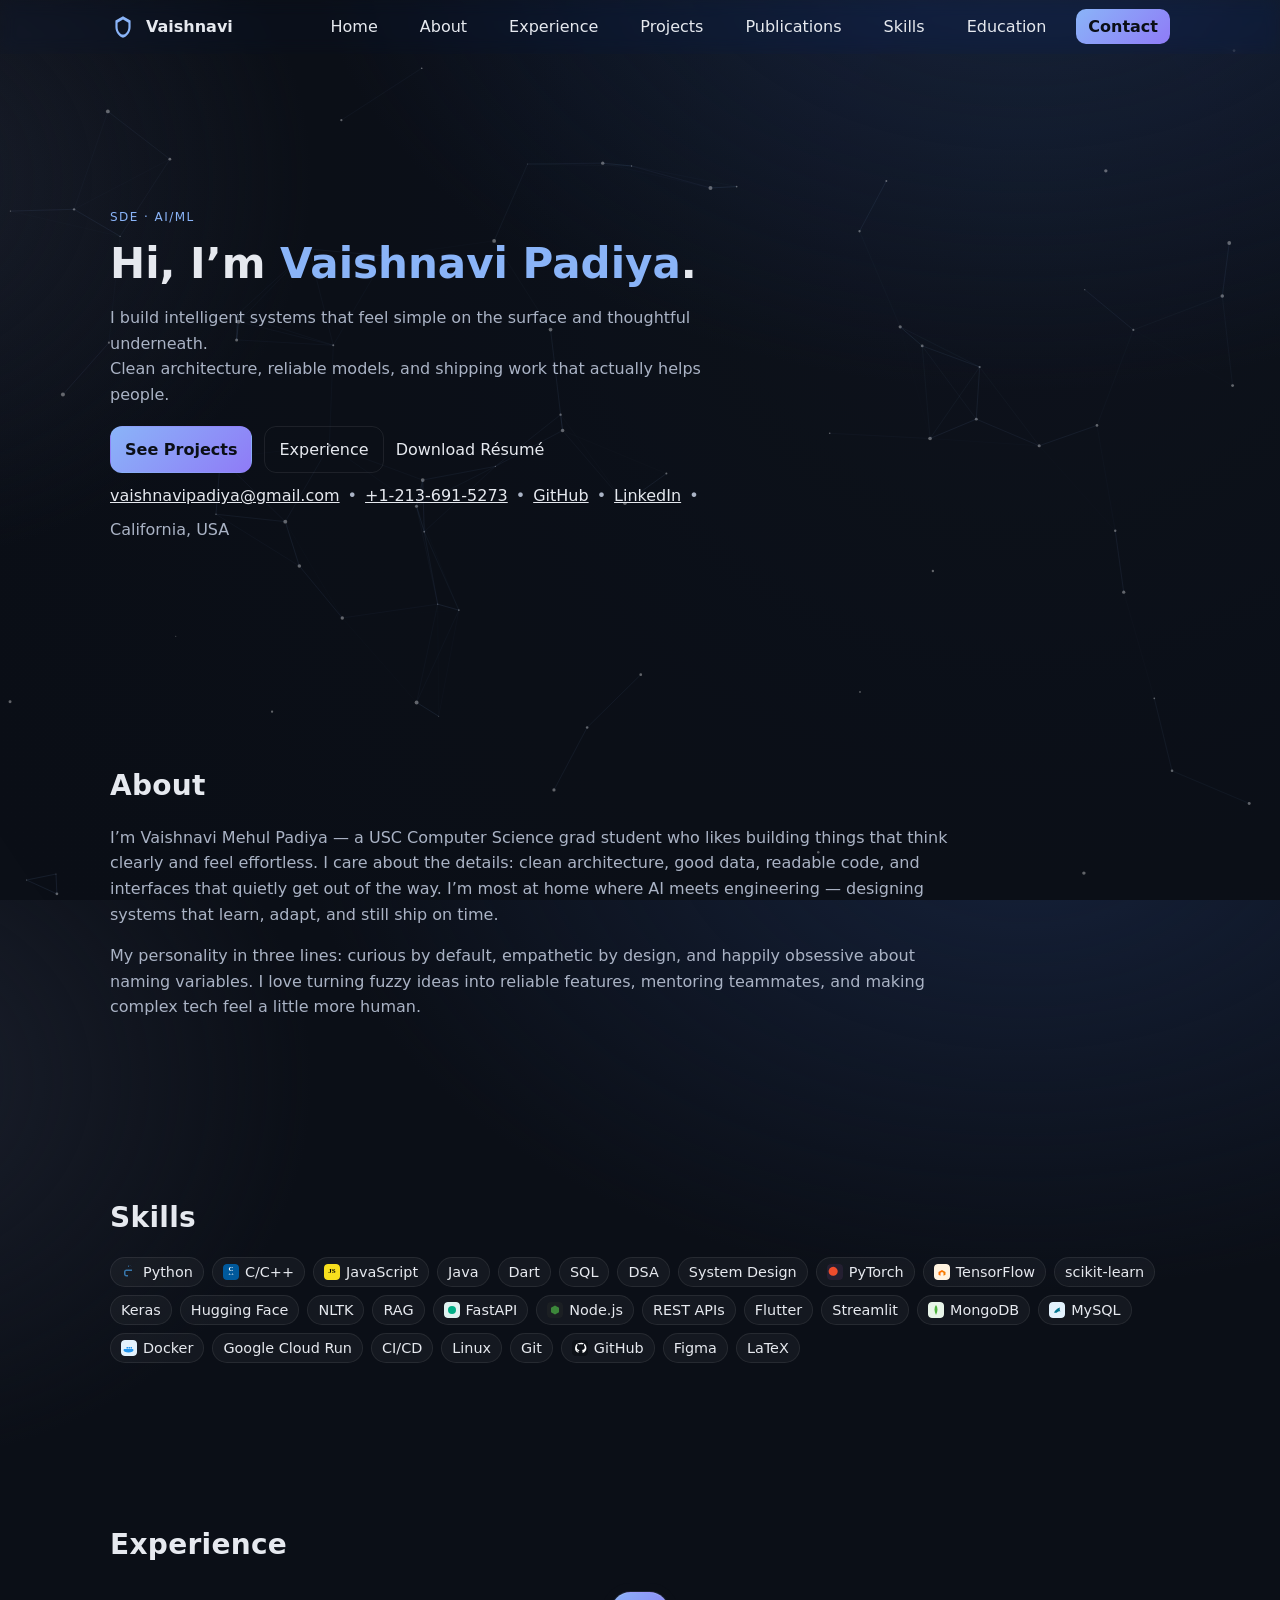
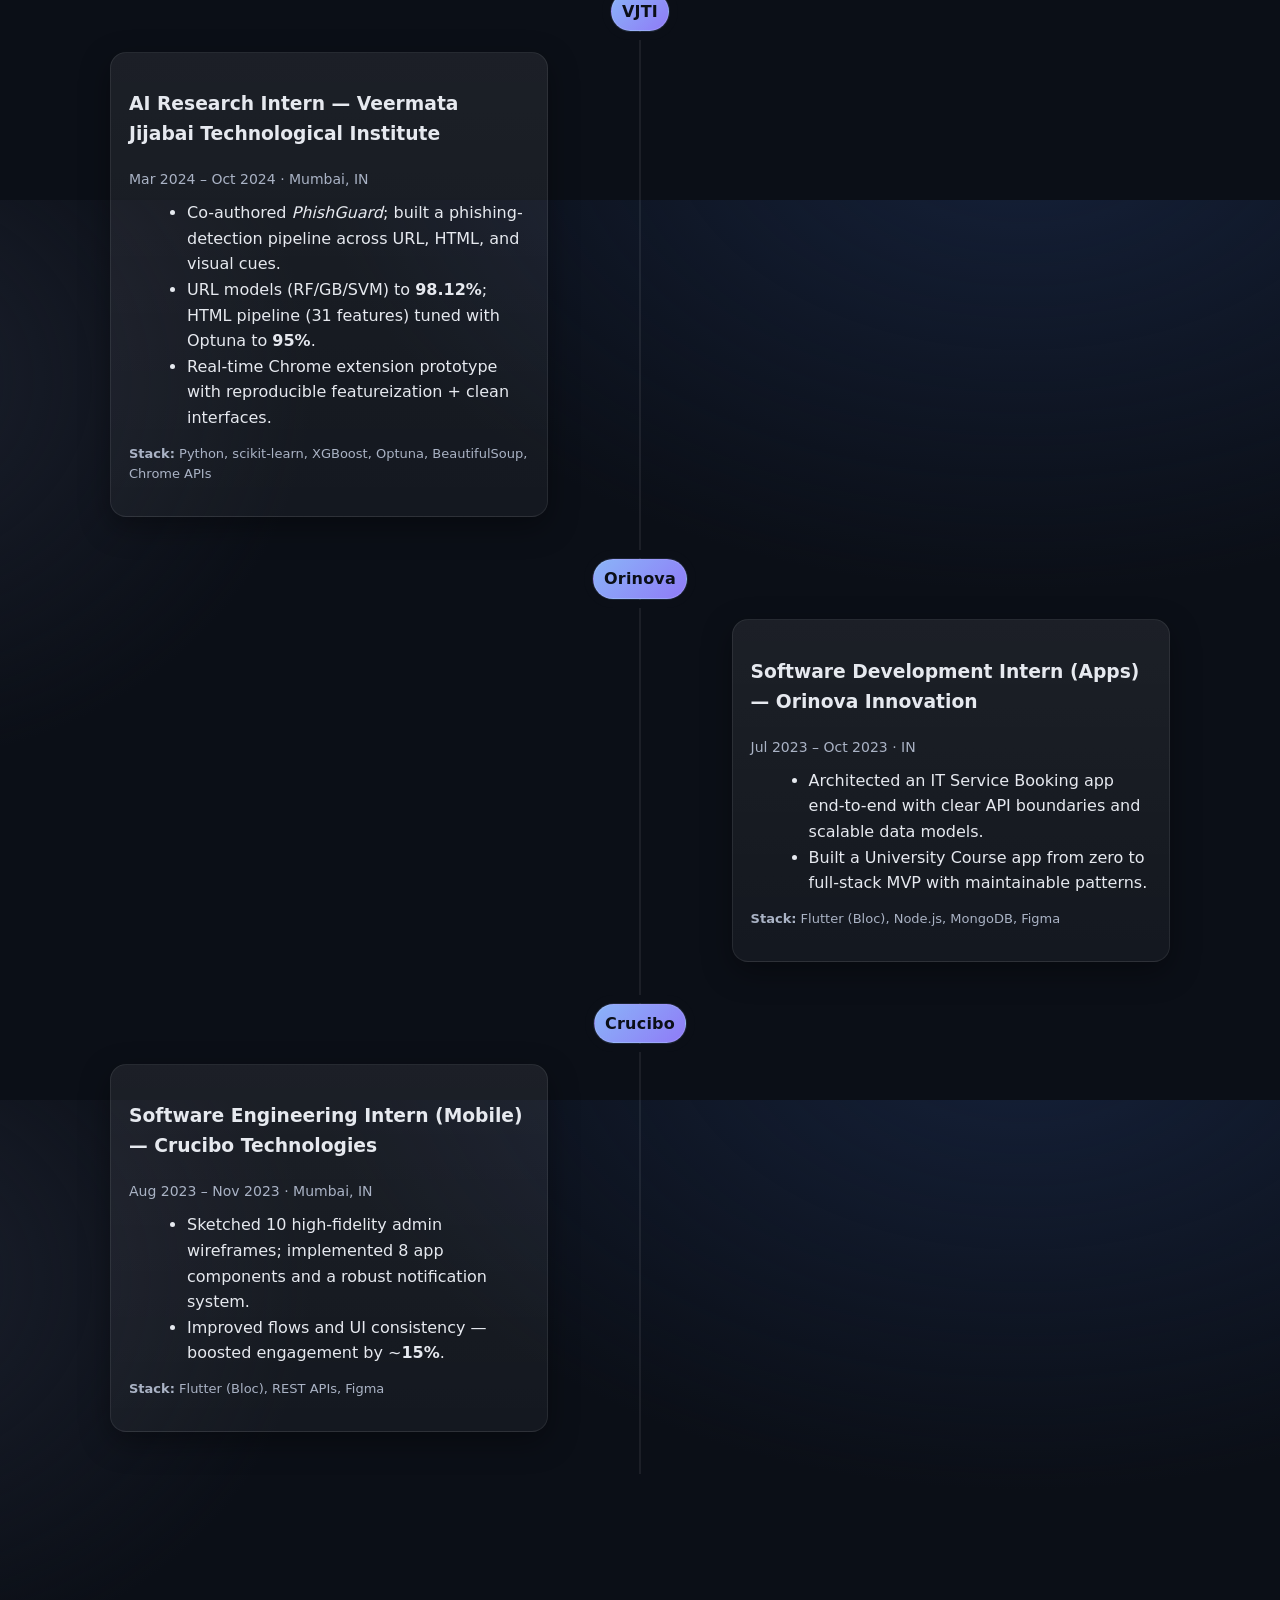
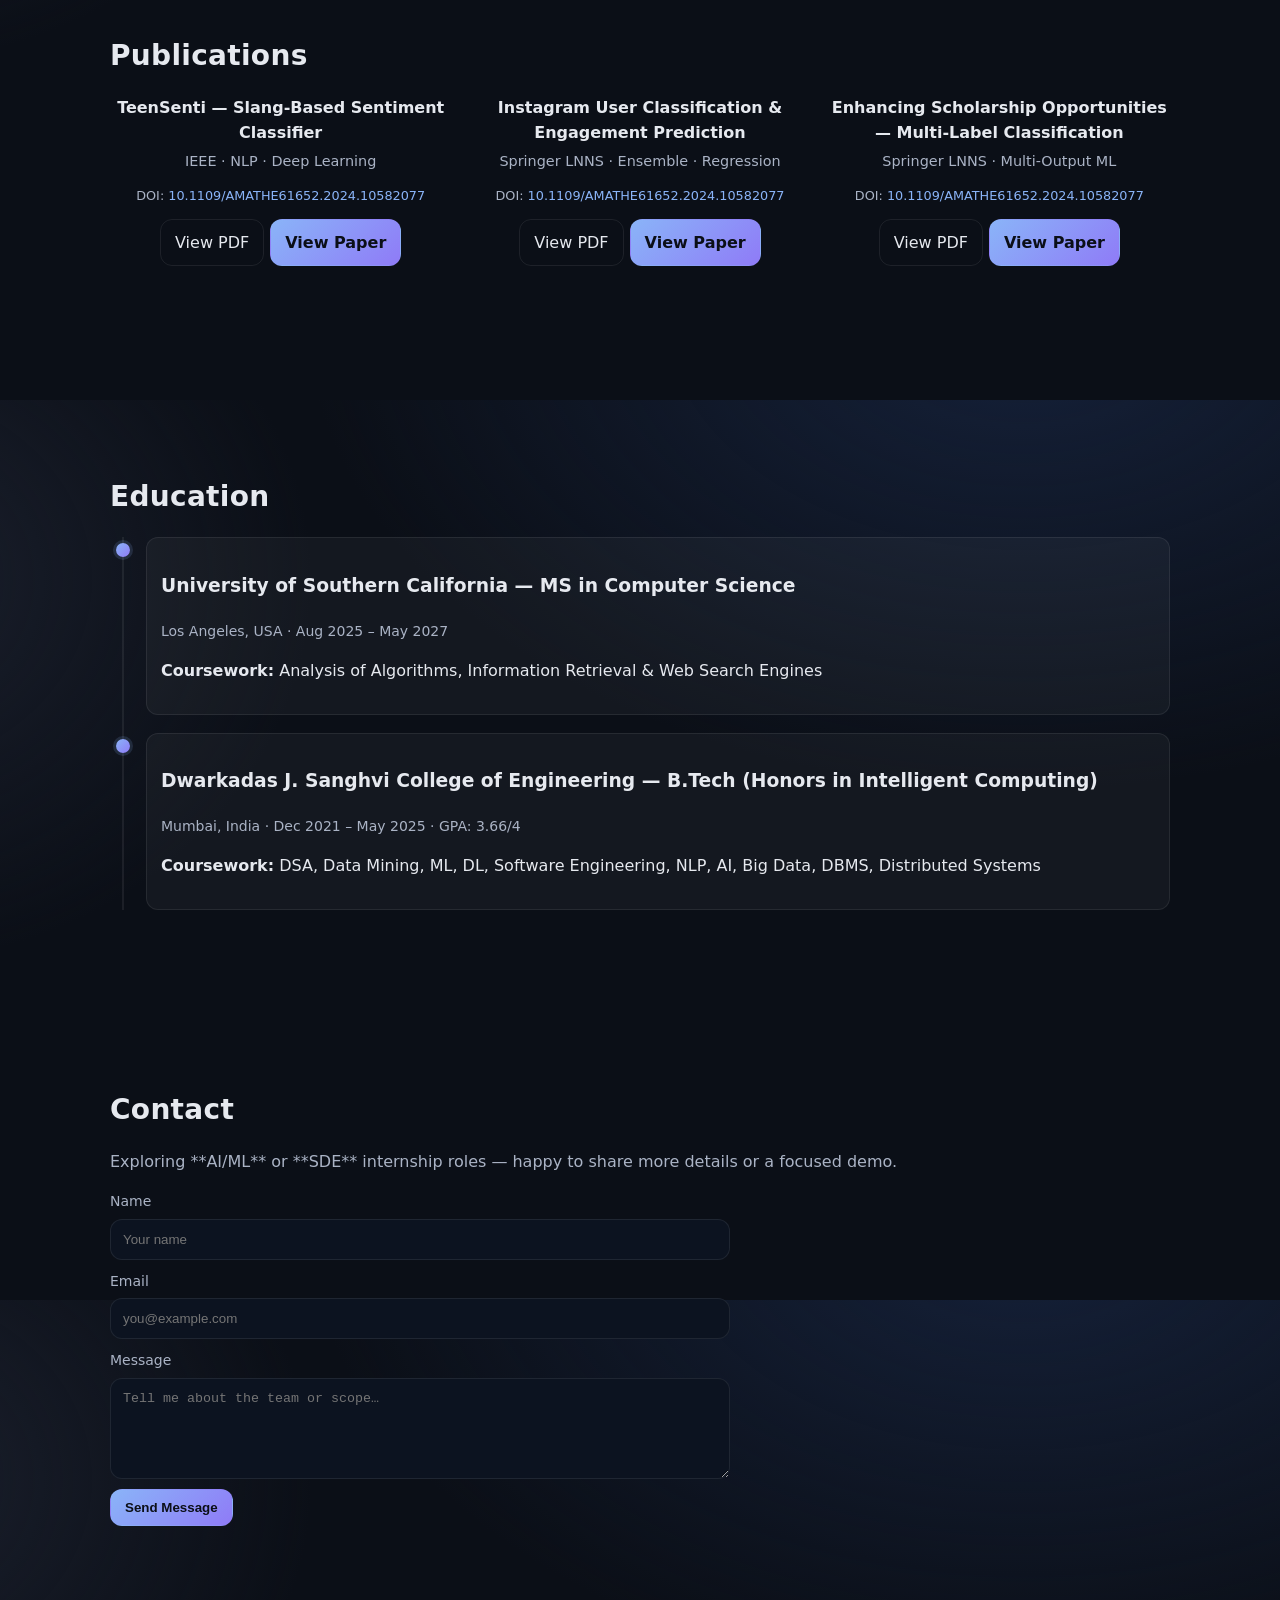
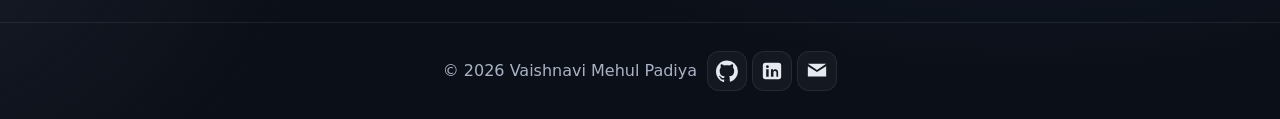
==== commit 55b24535: "extra removed" ====
--- a/index.html
+++ b/index.html
@@ -350,31 +350,3 @@
 </body>
 </html>
 
-<section class="section observe" id="links">
-  <h2 class="section__title">More</h2>
-  <div class="grid">
-    <article class="card">
-      <h3>Academic Projects & Papers</h3>
-      <ul>
-        <li><a target="_blank" href="https://drive.google.com/file/d/1DRyMJEKh_lrq2mYlbiYX_e5m-xXkNc8z/view?usp=sharing">TeenSenti — IEEE (PDF)</a></li>
-        <li><a target="_blank" href="https://drive.google.com/file/d/1pAV1iSQuvoZYOxdxR6J2IEV92JIz_rEf/view?usp=sharing">Scholarship Recommendation — Springer (PDF)</a></li>
-        <li><a target="_blank" href="https://drive.google.com/file/d/1lB2b3GkHid5drXTEy0DTZ8xxOYWtTV6_/view?usp=drive_link">Instagram Classification & Engagement — Springer (PDF)</a></li>
-        <li><a target="_blank" href="https://github.com/Vaish1809/MindScape">MindScape — Hackathon (GitHub)</a></li>
-      </ul>
-    </article>
-    <article class="card">
-      <h3>Courses & Certifications</h3>
-      <ul>
-        <li><a target="_blank" href="https://drive.google.com/file/d/1LYBIZAMCiLViLFQ0W9rlMx5BcHrQma6J/view?usp=sharing">Flutter & Dart — Udemy (2024)</a></li>
-        <li><a target="_blank" href="https://drive.google.com/file/d/1htbi4gGv7RbBfgnMR5VkrgFnoxvujhJP/view?usp=sharing">Machine Learning A-Z — Udemy (2024)</a></li>
-      </ul>
-    </article>
-    <article class="card">
-      <h3>Extracurriculars</h3>
-      <ul>
-        <li>Speaker at HackPrep (Unicode @ DJSCE), mentor to 20+ juniors, NGO teaching initiatives.</li>
-        <li>Organizer, 24-hour national hackathon “HACKNICHE” (200 attendees, 1800 registrations).</li>
-      </ul>
-    </article>
-  </div>
-</section>
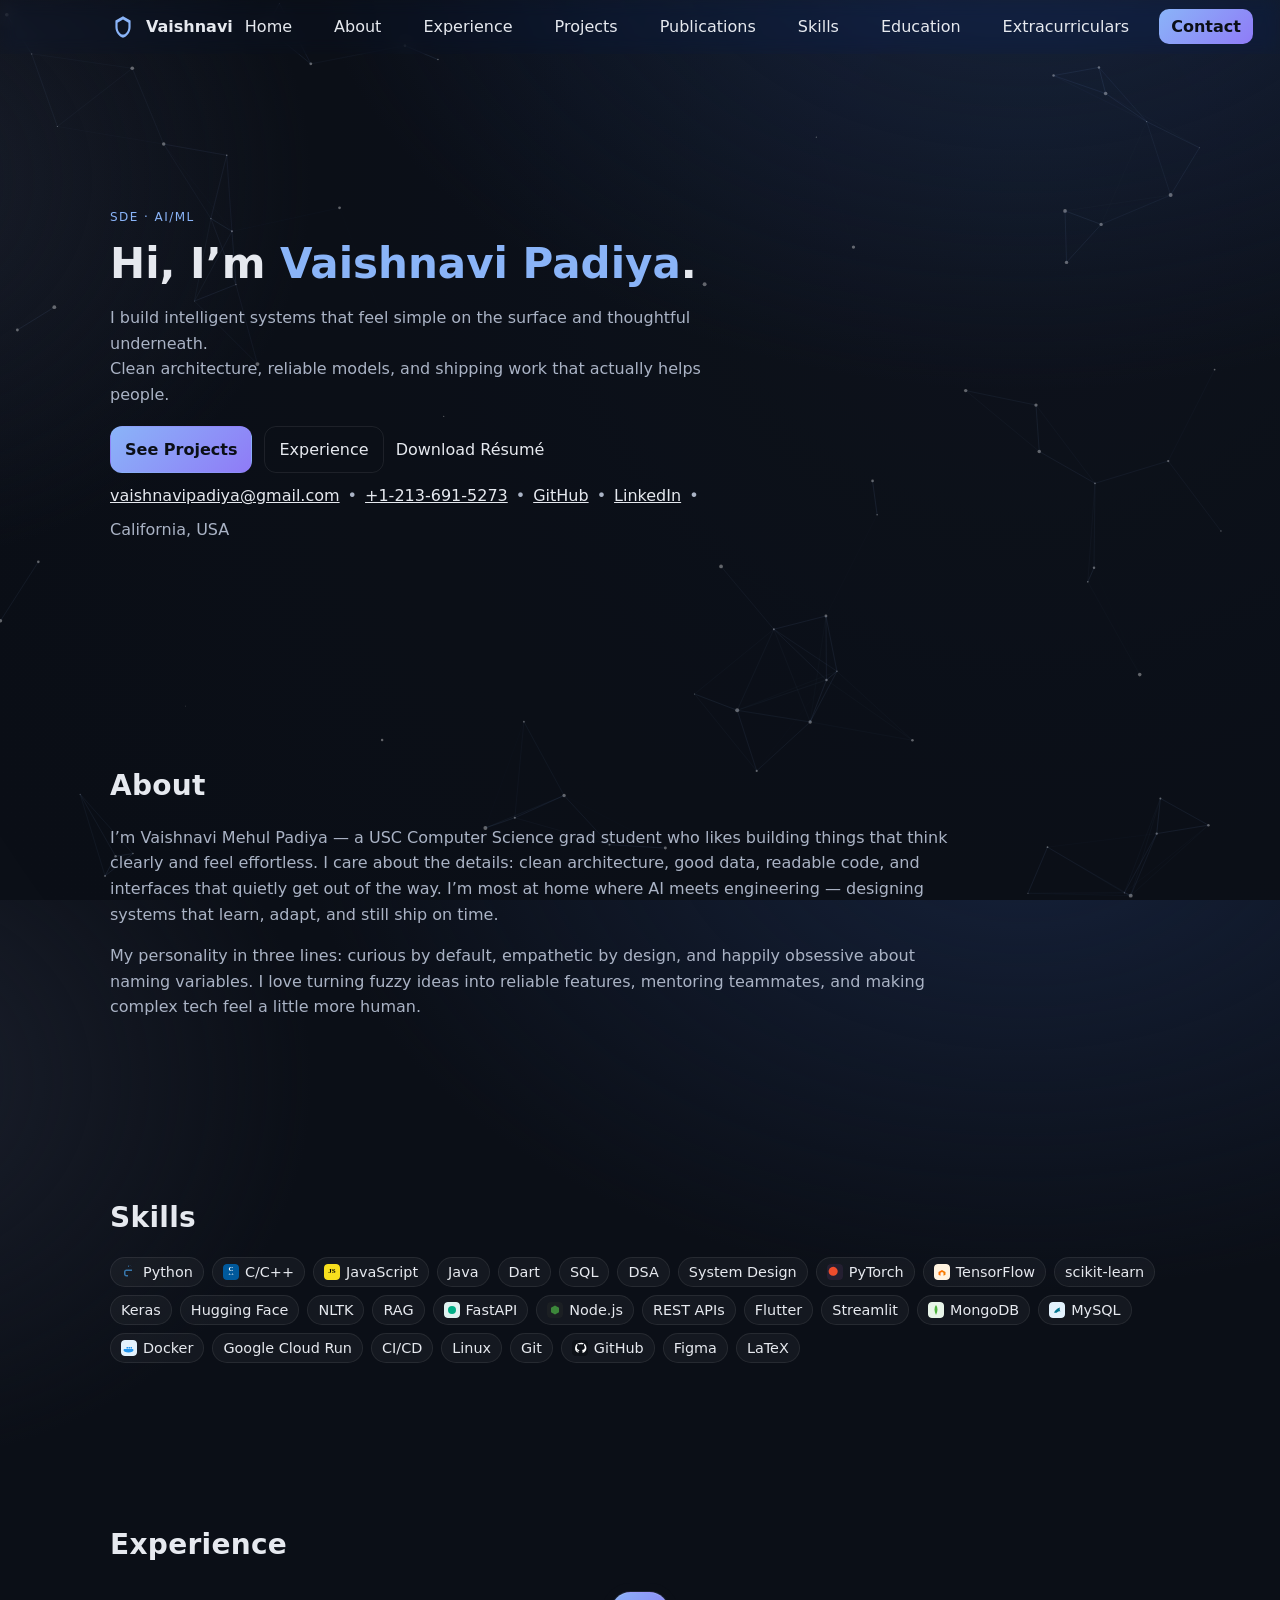
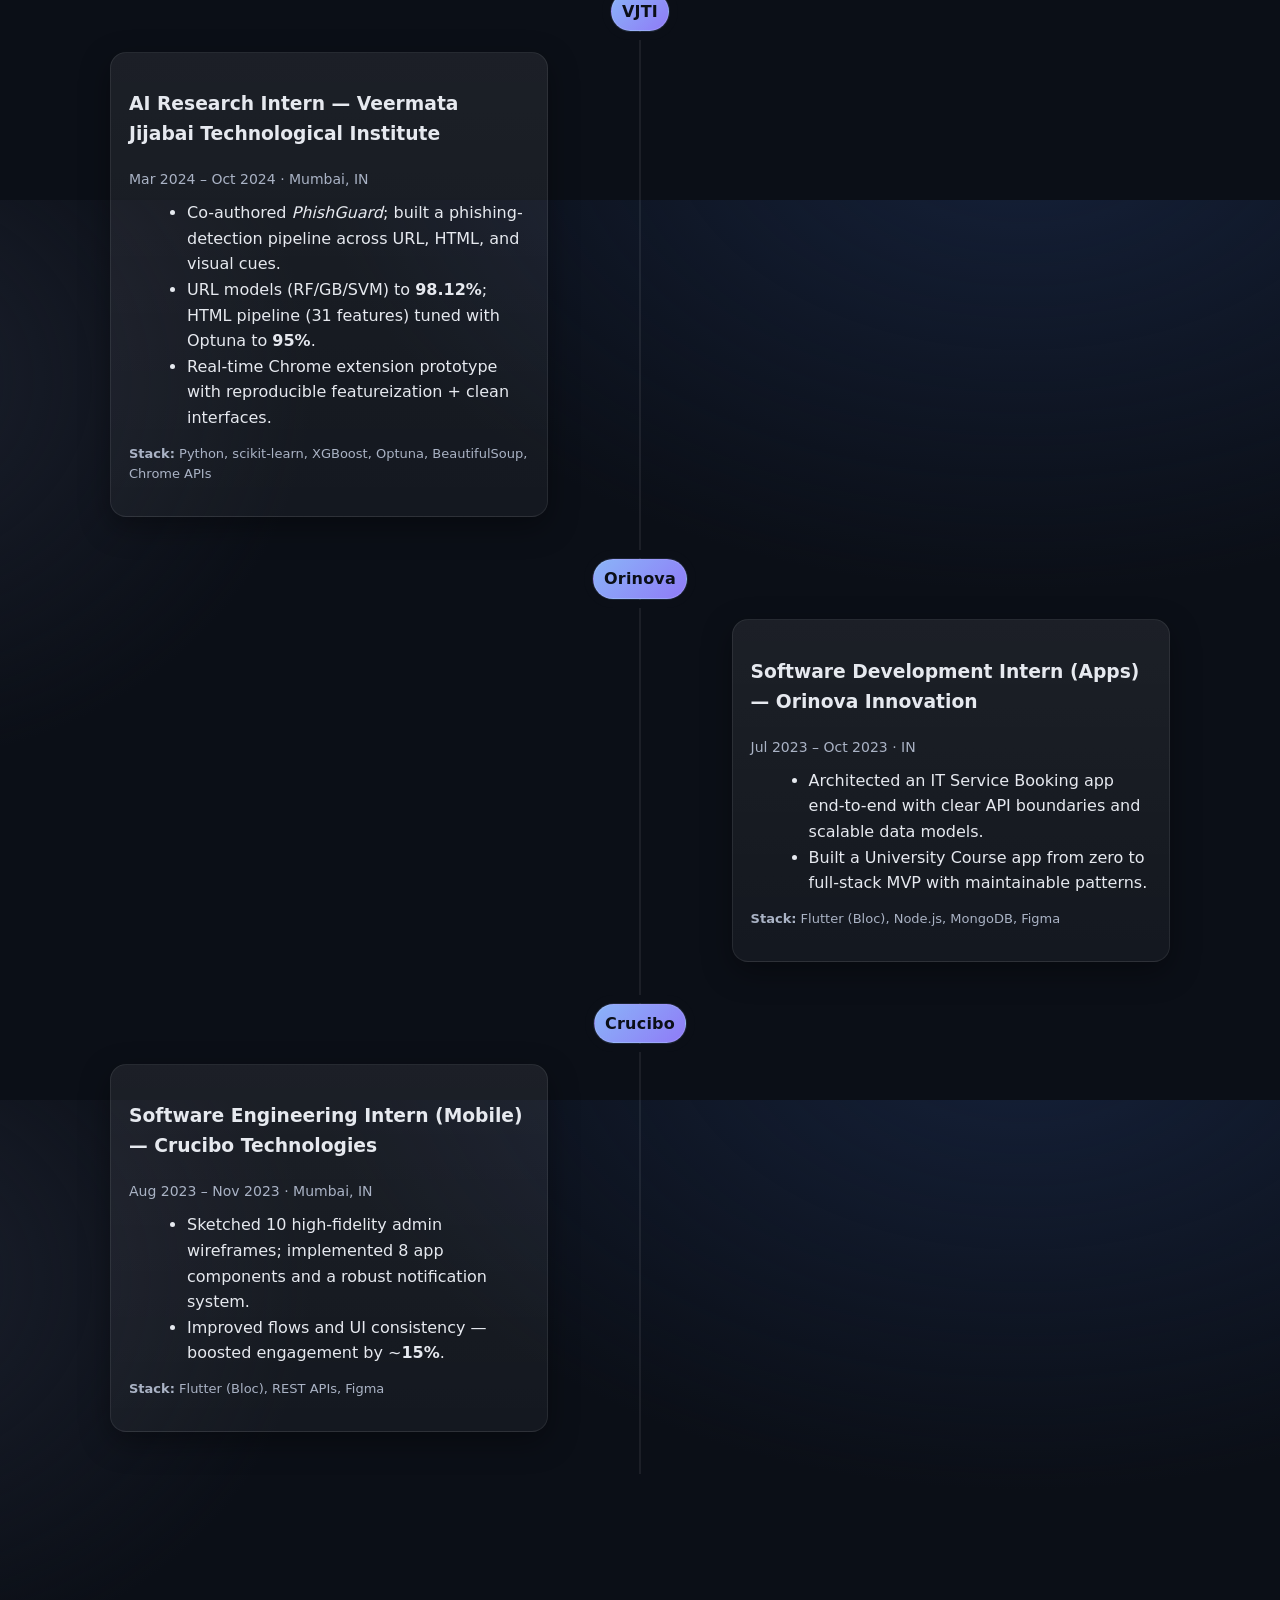
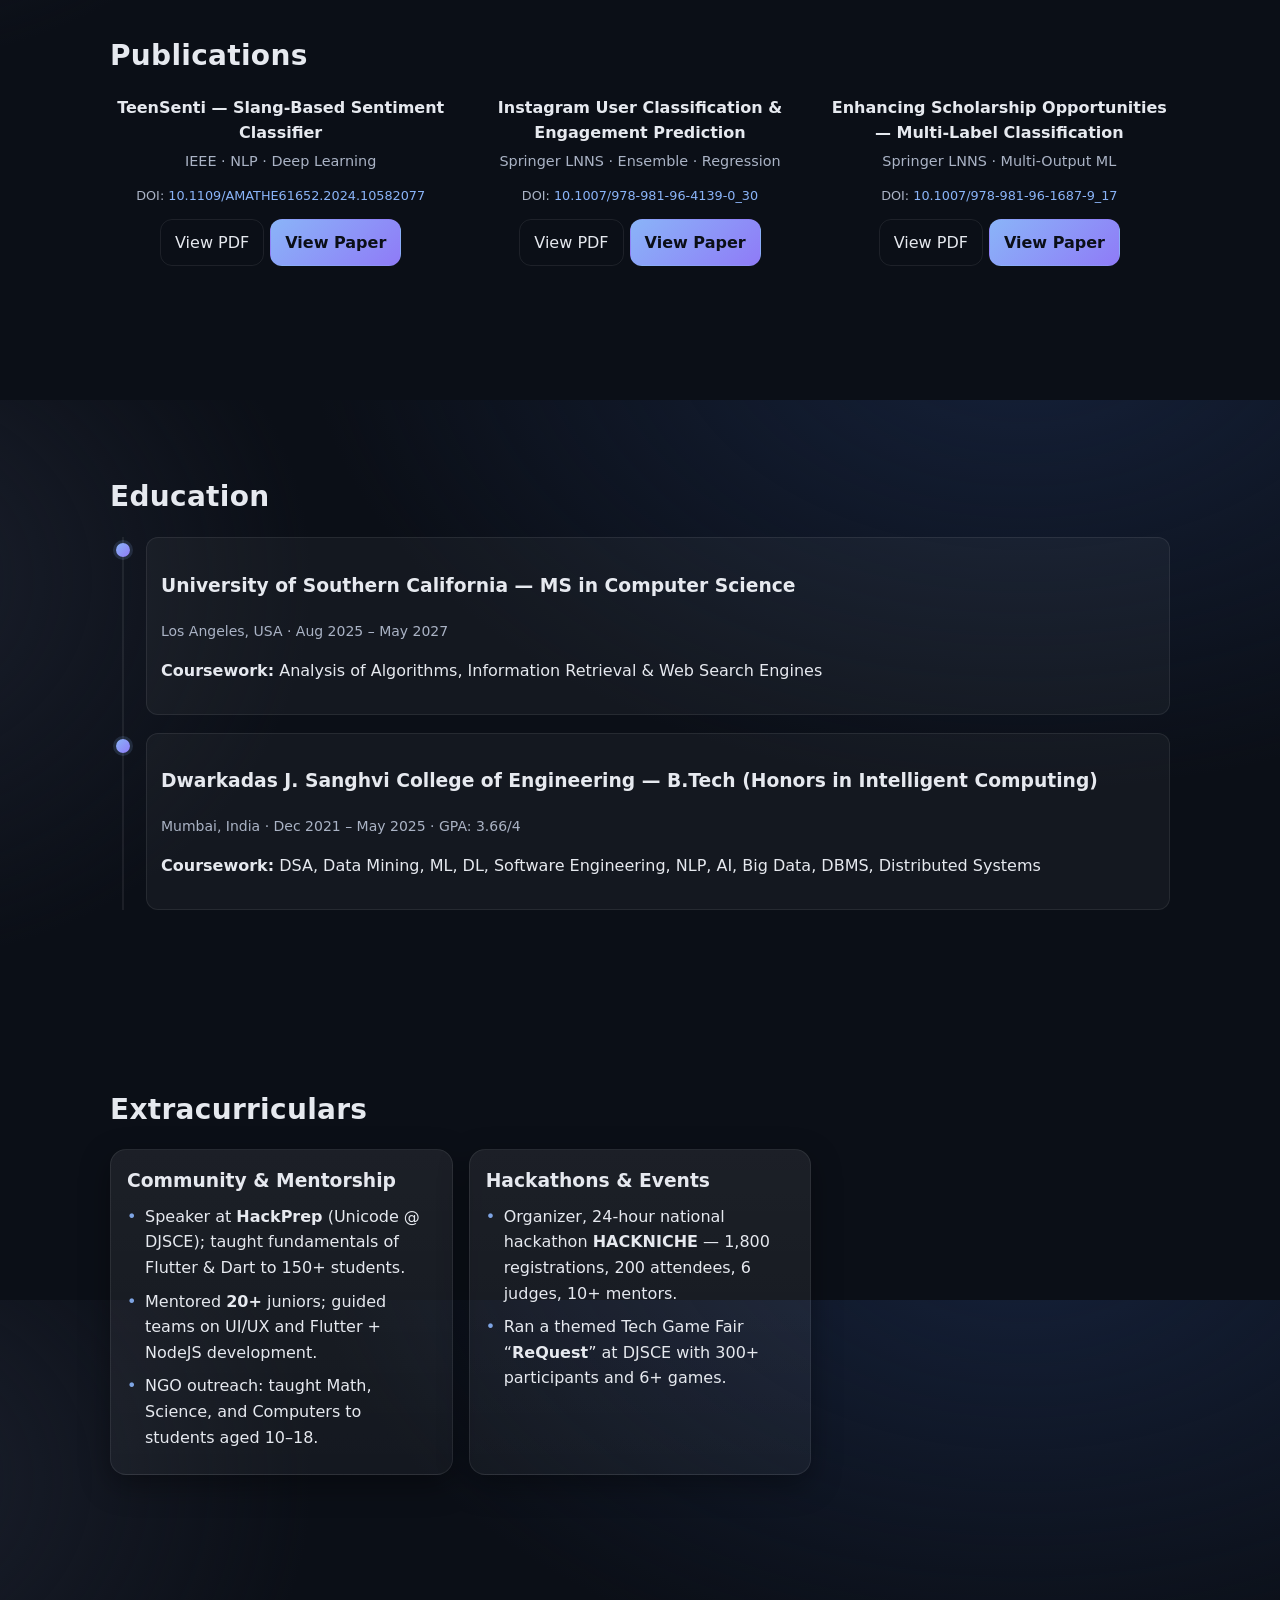
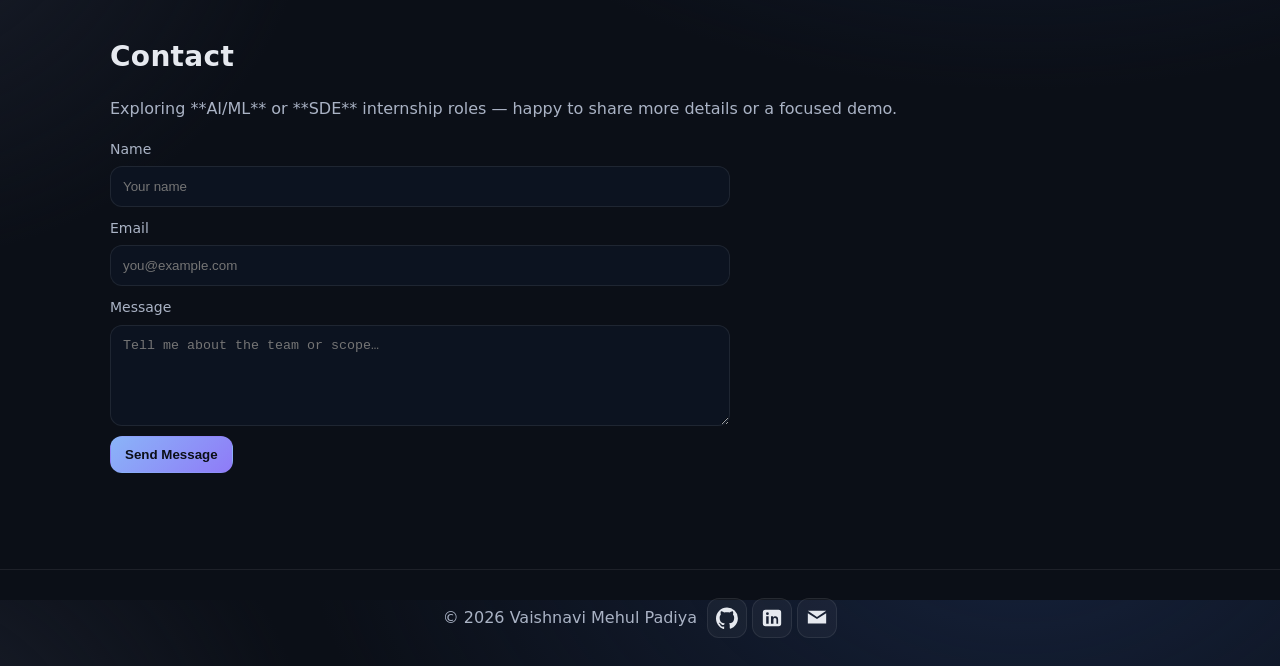
==== commit 1b7670de: "papers added" ====
--- a/index.html
+++ b/index.html
@@ -26,6 +26,8 @@
         <li><a href="#publications">Publications</a></li>
         <li><a href="#skills">Skills</a></li>
         <li><a href="#education">Education</a></li>
+        <li><a href="#extras">Extracurriculars</a></li>
+   
         <li><a class="cta" href="#contact">Contact</a></li>
       </ul>
     </nav>
@@ -239,7 +241,7 @@
         </p>
       </div>
       <div class="pub-actions">
-        <a class="btn ghost" target="_blank" rel="noopener" href="assets/papers/TeenSenti_IEEE.pdf">View PDF</a>
+        <a class="btn ghost" target="_blank" rel="noopener" href="assets\teen_senti.pdf">View PDF</a>
         <a class="btn primary" target="_blank" rel="noopener" href="https://doi.org/10.1109/AMATHE61652.2024.10582077">View Paper</a>
       </div>
     </div>
@@ -251,14 +253,14 @@
         <h3 class="pub-title">Instagram User Classification & Engagement Prediction</h3>
         <p class="pub-venue">Springer LNNS · Ensemble · Regression</p>
         <p class="pub-doi">DOI:
-          <a target="_blank" rel="noopener" href="https://doi.org/10.1109/AMATHE61652.2024.10582077">
-            10.1109/AMATHE61652.2024.10582077
+          <a target="_blank" rel="noopener" href="https://doi.org/10.1007/978-981-96-4139-0_30">
+            10.1007/978-981-96-4139-0_30
           </a>
         </p>
       </div>
       <div class="pub-actions">
-        <a class="btn ghost" target="_blank" rel="noopener" href="assets/papers/TeenSenti_IEEE.pdf">View PDF</a>
-        <a class="btn primary" target="_blank" rel="noopener" href="https://doi.org/10.1109/AMATHE61652.2024.10582077">View Paper</a>
+        <a class="btn ghost" target="_blank" rel="noopener" href="assets\instagrampaper.pdf">View PDF</a>
+        <a class="btn primary" target="_blank" rel="noopener" href="https://doi.org/10.1007/978-981-96-4139-0_30">View Paper</a>
       </div>
     </div>
 
@@ -269,14 +271,14 @@
         <h3 class="pub-title">Enhancing Scholarship Opportunities — Multi-Label Classification</h3>
         <p class="pub-venue">Springer LNNS · Multi-Output ML</p>
         <p class="pub-doi">DOI:
-          <a target="_blank" rel="noopener" href="https://doi.org/10.1109/AMATHE61652.2024.10582077">
-            10.1109/AMATHE61652.2024.10582077
+          <a target="_blank" rel="noopener" href="https://doi.org/10.1007/978-981-96-1687-9_17">
+          10.1007/978-981-96-1687-9_17
           </a>
         </p>
       </div>
       <div class="pub-actions">
-        <a class="btn ghost" target="_blank" rel="noopener" href="assets/papers/TeenSenti_IEEE.pdf">View PDF</a>
-        <a class="btn primary" target="_blank" rel="noopener" href="https://doi.org/10.1109/AMATHE61652.2024.10582077">View Paper</a>
+        <a class="btn ghost" target="_blank" rel="noopener" href="assets\Scholarship.pdf">View PDF</a>
+        <a class="btn primary" target="_blank" rel="noopener" href="https://doi.org/10.1007/978-981-96-1687-9_17">View Paper</a>
       </div>
     </div>
 
@@ -308,6 +310,28 @@
     </div>
   </div>
 </section>
+
+<section id="extras" class="section observe">
+  <h2 class="section__title">Extracurriculars</h2>
+  <div class="grid">
+    <article class="card">
+      <h3>Community & Mentorship</h3>
+      <ul>
+        <li>Speaker at <strong>HackPrep</strong> (Unicode @ DJSCE); taught fundamentals of Flutter & Dart to 150+ students.</li>
+        <li>Mentored <strong>20+</strong> juniors; guided teams on UI/UX and Flutter + NodeJS development.</li>
+        <li>NGO outreach: taught Math, Science, and Computers to students aged 10–18.</li>
+      </ul>
+    </article>
+    <article class="card">
+      <h3>Hackathons & Events</h3>
+      <ul>
+        <li>Organizer, 24-hour national hackathon <strong>HACKNICHE</strong> — 1,800 registrations, 200 attendees, 6 judges, 10+ mentors.</li>
+        <li>Ran a themed Tech Game Fair “<strong>ReQuest</strong>” at DJSCE with 300+ participants and 6+ games.</li>
+      </ul>
+    </article>
+  </div>
+</section>
+
 
 
     <!-- CONTACT -->
--- a/style.css
+++ b/style.css
@@ -457,3 +457,97 @@
   box-shadow:0 0 0 6px rgba(138,180,248,.13);
   white-space:nowrap;
 }
+
+/* ---- Cards grid used by Extracurriculars + More ---- */
+.grid{
+  display:grid;
+  grid-template-columns: repeat(3, 1fr);
+  gap:16px;
+}
+@media (max-width: 980px){
+  .grid{ grid-template-columns: 1fr 1fr; }
+}
+@media (max-width: 640px){
+  .grid{ grid-template-columns: 1fr; }
+}
+
+.card{
+  background: linear-gradient(180deg, var(--glass-strong), var(--glass));
+  border: 1px solid var(--border);
+  border-radius: 16px;
+  padding: 16px;
+  box-shadow: var(--shadow);
+}
+.card h3{
+  margin: 0 0 8px;
+}
+.card ul{
+  list-style: none;
+  padding: 0;
+  margin: 0;
+}
+.card ul li{
+  padding-left: 18px;
+  position: relative;
+  margin: 8px 0;
+  color: var(--text);
+}
+.card ul li::before{
+  content: "•";
+  position: absolute;
+  left: 0;
+  color: rgba(138,180,248,.9); /* subtle accent bullet */
+}
+
+/* ===== MOBILE FIX: stack timeline cleanly with spacing ===== */
+@media (max-width: 900px){
+  :root{
+    --tl-gutter: 0%;      
+    --tl-gap-y: 36px;     /* vertical gap between cards */
+  }
+
+  /* Move the vertical line to the left */
+  .timeline-alt::before{
+    left: 24px;
+    transform: none;
+  }
+
+  /* Stack cards with good spacing */
+  .t-card{
+    padding: calc(var(--tl-gap-y) + 20px) 0 var(--tl-gap-y) 64px;
+    min-height: auto;
+    margin-bottom: 30px;         /* 👈 adds clear space between cards */
+  }
+
+  /* Remove alternating side offsets */
+  .t-card[data-side="left"]  .t-body,
+  .t-card[data-side="right"] .t-body{
+    margin: 0;
+  }
+
+  /* Oval pin sits neatly on left line */
+  .t-pin{
+    left: 24px;
+    top: 8px;
+    transform: translateX(-50%);
+    padding: 6px 14px;
+    font-size: 0.9rem;
+    outline: 6px solid var(--bg);
+    outline-offset: 1px;
+    box-shadow:
+      0 0 8px rgba(138,180,248,.20),
+      0 2px 5px rgba(0,0,0,.35);
+  }
+
+  /* Adjust text spacing */
+  .t-points{ margin: 10px 0 0 18px; }
+  .t-points li{ margin: 6px 0; line-height: 1.4; }
+  .tiny, .meta{ font-size: 0.9rem; }
+}
+
+/* Optional: mid-size tablets slightly closer together */
+@media (min-width: 901px) and (max-width: 1180px){
+  :root{ --tl-gutter: 52%; }
+  .t-card[data-side="left"]  .t-body{ margin-right: 4%; }
+  .t-card[data-side="right"] .t-body{ margin-left:  4%; }
+}
